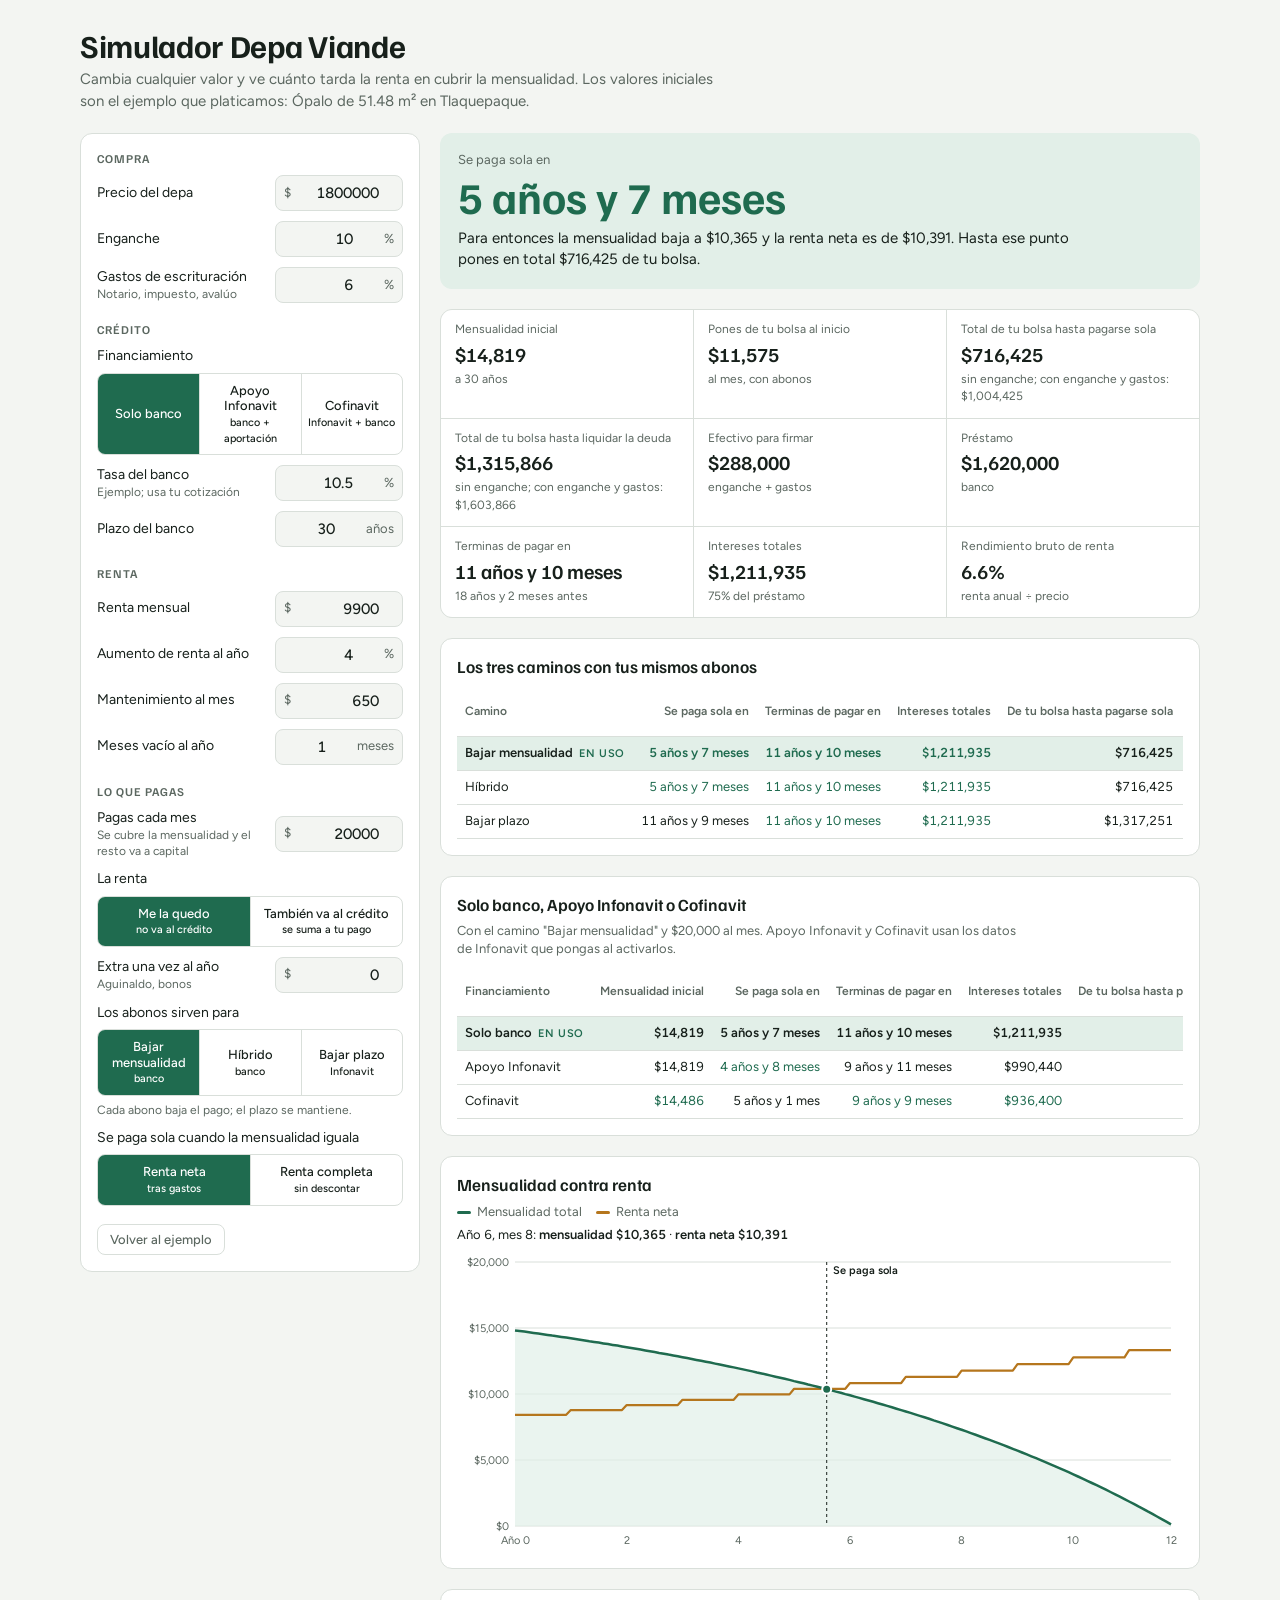
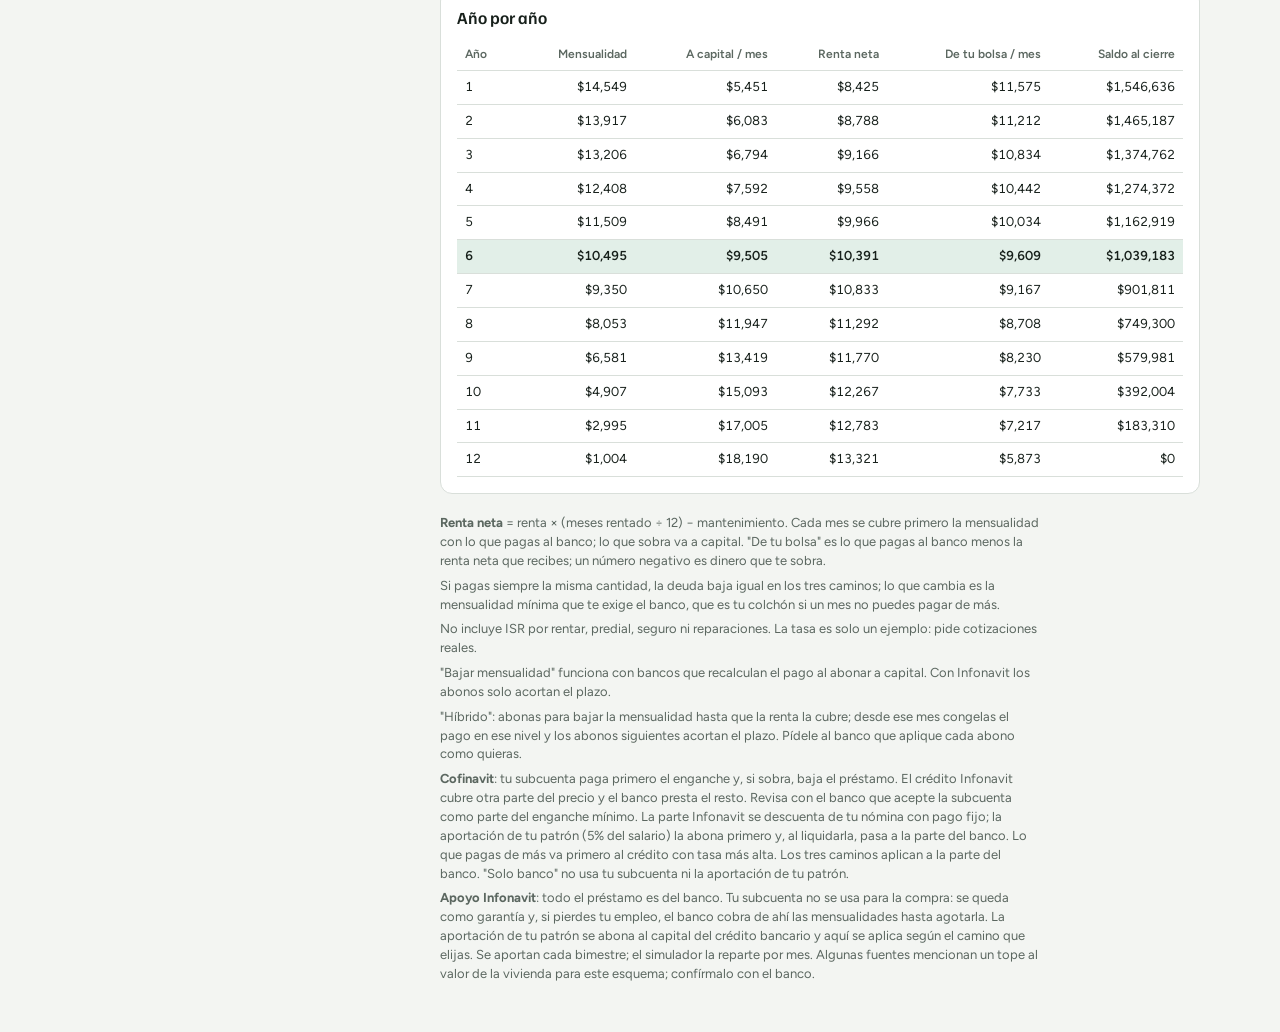
==== index.html @ 600d1af1 "Improve yrs function for better time formatting Refactor yrs function to handle months and years mor" ====
<!doctype html>
<html lang="es">
<head>
<meta charset="utf-8">
<meta name="viewport" content="width=device-width, initial-scale=1, viewport-fit=cover">
<title>Simulador Depa Viande</title>
<meta name="claude:viewport-fit-sides" content="cover">
<link rel="preconnect" href="https://fonts.googleapis.com">
<link rel="preconnect" href="https://fonts.gstatic.com" crossorigin>
<link rel="stylesheet" href="https://fonts.googleapis.com/css2?family=Familjen+Grotesk:wght@500;600;700&family=Figtree:wght@400;500;600&display=swap">
<style>
/* Layout: calculadora de dos columnas (datos a la izquierda, resultados a la derecha) que se apila en celular */
:root{
  --bg:#f3f5f2; --panel:#ffffff; --fg:#17201b; --muted:#5b6760; --line:#d9dfda;
  --accent:#1f6b4f; --accent-soft:#e2efe8; --rent:#b5761d; --rent-soft:#f6ecdc;
  --bad:#b23b2e; --good:#1f6b4f; --inf:#3d6fa8; --inf-soft:#dbe6f2;
  --f-display:"Familjen Grotesk", "Helvetica Neue", Arial, sans-serif;
  --f-body:"Figtree", system-ui, -apple-system, "Segoe UI", sans-serif;
}
@media (prefers-color-scheme: dark){:root:not([data-theme="light"]){
  --bg:#111613; --panel:#1a211d; --fg:#e7ece8; --muted:#9aa8a0; --line:#2c3630;
  --accent:#5cc49a; --accent-soft:#1c3329; --rent:#e3a54c; --rent-soft:#352a19;
  --bad:#ef7d6e; --good:#5cc49a; --inf:#7fa9de; --inf-soft:#1f2c3b; color-scheme:dark}}
:root[data-theme="dark"]{
  --bg:#111613; --panel:#1a211d; --fg:#e7ece8; --muted:#9aa8a0; --line:#2c3630;
  --accent:#5cc49a; --accent-soft:#1c3329; --rent:#e3a54c; --rent-soft:#352a19;
  --bad:#ef7d6e; --good:#5cc49a; --inf:#7fa9de; --inf-soft:#1f2c3b; color-scheme:dark}
*{box-sizing:border-box}
body{background:var(--bg);color:var(--fg);font-family:var(--f-body);font-size:15px;line-height:1.45;
  padding-left:max(16px, env(safe-area-inset-left, 0px));padding-right:max(16px, env(safe-area-inset-right, 0px));padding-block:20px 40px}
.wrap{max-width:1120px;margin:0 auto;display:flex;flex-direction:column;gap:20px}
header h1{font-family:var(--f-display);font-weight:700;font-size:clamp(24px,4vw,32px);line-height:1.1;margin:0;text-wrap:balance;letter-spacing:-.01em}
header p{margin:6px 0 0;color:var(--muted);max-width:65ch}
.grid{display:grid;grid-template-columns:minmax(0,340px) minmax(0,1fr);gap:20px;align-items:start}
@media (max-width:820px){.grid{grid-template-columns:minmax(0,1fr)}}
.inputs{background:var(--panel);border:1px solid var(--line);border-radius:12px;padding:16px;display:flex;flex-direction:column;gap:18px}
fieldset{border:0;margin:0;padding:0;display:flex;flex-direction:column;gap:10px}
legend{font-family:var(--f-display);font-weight:600;font-size:12px;text-transform:uppercase;letter-spacing:.08em;color:var(--muted);margin-bottom:8px;padding:0}
.field{display:grid;grid-template-columns:minmax(0,1fr) 128px;align-items:center;gap:10px}
.field label{font-size:14px}
.field small{display:block;color:var(--muted);font-size:12px;line-height:1.3}
.inp{display:flex;align-items:center;border:1px solid var(--line);border-radius:8px;background:var(--bg);overflow:hidden}
.inp span{padding:0 8px;color:var(--muted);font-size:13px}
.inp input{flex:1;min-width:0;width:100%;border:0;background:transparent;color:var(--fg);font:500 15px var(--f-body);padding:8px 8px;text-align:right;font-variant-numeric:tabular-nums}
.inp:focus-within{border-color:var(--accent);box-shadow:0 0 0 3px var(--accent-soft)}
input:focus{outline:none}
.seg{display:grid;grid-template-columns:1fr 1fr;border:1px solid var(--line);border-radius:8px;overflow:hidden}
.seg button{border:0;background:transparent;color:var(--fg);font:500 13px var(--f-body);padding:9px 6px;cursor:pointer;line-height:1.2}
.seg button+button{border-left:1px solid var(--line)}
.seg button[aria-pressed="true"]{background:var(--accent);color:var(--panel)}
.seg button:focus-visible{outline:2px solid var(--accent);outline-offset:-2px}
.seg-label{font-size:14px;margin-bottom:6px}
.seg3{grid-template-columns:1fr 1fr 1fr}
.hint{display:block;color:var(--muted);font-size:12px;line-height:1.35;margin-top:6px}
.compare tbody tr{cursor:pointer}
.compare tbody tr:hover td{background:var(--bg)}
.compare tbody tr.sel td{background:var(--accent-soft);font-weight:600}
.compare tbody tr:focus-visible{outline:2px solid var(--accent);outline-offset:-2px}
.compare td.best{color:var(--good)}
.warn{color:var(--bad);font-weight:500}
.cofi-box{display:flex;flex-direction:column;gap:10px;border-left:2px solid var(--inf);padding-left:10px;margin-left:2px}
body:not(.cofi) .only-cofi{display:none}
body:not(.cofi):not(.apoyo) .cofi-box{display:none}
.card .sub{margin:0 0 6px;color:var(--muted);font-size:13px;max-width:70ch}
.compare .tag{font-size:11px;font-weight:600;text-transform:uppercase;letter-spacing:.06em;color:var(--accent);margin-left:6px}
.reset{align-self:flex-start;border:1px solid var(--line);background:transparent;color:var(--muted);font:500 13px var(--f-body);border-radius:8px;padding:7px 12px;cursor:pointer}
.reset:hover{color:var(--fg);border-color:var(--muted)}
.reset:focus-visible{outline:2px solid var(--accent);outline-offset:2px}
.results{display:flex;flex-direction:column;gap:20px;min-width:0}
.verdict{border-radius:12px;padding:18px 18px;background:var(--accent-soft);display:flex;flex-direction:column;gap:4px}
.verdict.no{background:var(--rent-soft)}
.verdict .k{font-size:13px;color:var(--muted)}
.verdict .big{font-family:var(--f-display);font-weight:700;font-size:clamp(30px,6vw,44px);line-height:1.05;color:var(--accent);font-variant-numeric:tabular-nums}
.verdict.no .big{color:var(--rent)}
.verdict p{margin:4px 0 0;max-width:65ch}
.kpis{display:grid;grid-template-columns:repeat(3,minmax(0,1fr));gap:1px;background:var(--line);border:1px solid var(--line);border-radius:12px;overflow:hidden}
@media (max-width:620px){.kpis{grid-template-columns:repeat(2,minmax(0,1fr))}.kpi:last-child:nth-child(odd){grid-column:span 2}}
.kpi{background:var(--panel);padding:12px 14px;display:flex;flex-direction:column;gap:2px;min-width:0}
.kpi .k{font-size:12px;color:var(--muted);line-height:1.3}
.kpi .v{font-family:var(--f-display);font-weight:600;font-size:20px;font-variant-numeric:tabular-nums;overflow-wrap:anywhere}
.kpi .s{font-size:12px;color:var(--muted)}
.card{background:var(--panel);border:1px solid var(--line);border-radius:12px;padding:16px;min-width:0}
.card h2{font-family:var(--f-display);font-weight:600;font-size:17px;margin:0 0 4px}
.legend{display:flex;flex-wrap:wrap;gap:14px;font-size:13px;color:var(--muted);margin:6px 0 4px}
.legend i{display:inline-block;width:14px;height:3px;border-radius:2px;vertical-align:middle;margin-right:6px}
.readout{font-size:13px;min-height:20px;font-variant-numeric:tabular-nums;margin-bottom:6px}
.readout b{font-weight:600}
#chart{width:100%;display:block;touch-action:pan-y}
#chart text{font-family:var(--f-body);font-size:11px;fill:var(--muted)}
.tablebox{overflow-x:auto;margin-top:8px}
table{border-collapse:collapse;width:100%;font-size:13px;font-variant-numeric:tabular-nums;min-width:520px}
th,td{text-align:right;padding:7px 8px;border-bottom:1px solid var(--line);white-space:nowrap}
th:first-child,td:first-child{text-align:left}
th{font-weight:600;color:var(--muted);font-size:12px}
tr.be td{background:var(--accent-soft);font-weight:600}
td.neg{color:var(--good)}
.notes{font-size:13px;color:var(--muted);max-width:75ch;display:flex;flex-direction:column;gap:6px}
.notes p{margin:0}
@media (prefers-reduced-motion: reduce){*{transition:none!important}}
</style>

</head>
<body>
<div class="wrap">
  <header>
    <h1>Simulador Depa Viande</h1>
    <p>Cambia cualquier valor y ve cuánto tarda la renta en cubrir la mensualidad. Los valores iniciales son el ejemplo que platicamos: Ópalo de 51.48 m² en Tlaquepaque.</p>
  </header>

  <div class="grid">
    <form class="inputs" id="form" novalidate>
      <fieldset>
        <legend>Compra</legend>
        <div class="field"><label for="precio">Precio del depa</label><div class="inp"><span>$</span><input id="precio" type="number" inputmode="numeric" step="10000" min="0"></div></div>
        <div class="field"><label for="eng">Enganche<small id="eng-hint"></small></label><div class="inp"><input id="eng" type="number" inputmode="decimal" step="1" min="0" max="100"><span>%</span></div></div>
        <div class="field"><label for="gastos">Gastos de escrituración<small>Notario, impuesto, avalúo</small></label><div class="inp"><input id="gastos" type="number" inputmode="decimal" step="0.5" min="0"><span>%</span></div></div>
      </fieldset>
      <fieldset>
        <legend>Crédito</legend>
        <div>
          <div class="seg-label">Financiamiento</div>
          <div class="seg seg3" role="group" aria-label="Tipo de financiamiento">
            <button type="button" id="fin-banco" data-fin="banco">Solo banco</button>
            <button type="button" id="fin-apoyo" data-fin="apoyo">Apoyo Infonavit<br><small>banco + aportación</small></button>
            <button type="button" id="fin-cofi" data-fin="cofinavit">Cofinavit<br><small>Infonavit + banco</small></button>
          </div>
        </div>
        <div class="field"><label for="tasa">Tasa del banco<small>Ejemplo; usa tu cotización</small></label><div class="inp"><input id="tasa" type="number" inputmode="decimal" step="0.1" min="0"><span>%</span></div></div>
        <div class="field"><label for="plazo">Plazo del banco</label><div class="inp"><input id="plazo" type="number" inputmode="numeric" step="1" min="1" max="40"><span>años</span></div></div>
        <div class="cofi-box" id="cofi-fields">
          <div class="field"><label for="subcuenta">Subcuenta de vivienda<small id="sub-hint">Tu ahorro en Infonavit; se aplica a la compra</small></label><div class="inp"><span>$</span><input id="subcuenta" type="number" inputmode="numeric" step="5000" min="0"></div></div>
          <div class="field only-cofi"><label for="infMonto">Crédito Infonavit<small>El de tu precalificación</small></label><div class="inp"><span>$</span><input id="infMonto" type="number" inputmode="numeric" step="10000" min="0"></div></div>
          <div class="field only-cofi"><label for="infTasa">Tasa Infonavit<small>Fija; 3.69% a 10.45% según tu salario</small></label><div class="inp"><input id="infTasa" type="number" inputmode="decimal" step="0.01" min="0"><span>%</span></div></div>
          <div class="field only-cofi"><label for="infPlazo">Plazo Infonavit</label><div class="inp"><input id="infPlazo" type="number" inputmode="numeric" step="1" min="1" max="30"><span>años</span></div></div>
          <div class="field"><label for="aport">Aportación de tu patrón<small>5% de tu salario; va a capital</small></label><div class="inp"><span>$</span><input id="aport" type="number" inputmode="numeric" step="100" min="0"></div></div>
          <div>
            <div class="seg-label">En el crédito del banco, la aportación</div>
            <div class="seg" role="group" aria-label="Cómo se aplica la aportación del patrón">
              <button type="button" id="aport-camino" data-aportmodo="camino">Sigue tu camino<br><small>igual que tus abonos</small></button>
              <button type="button" id="aport-plazo" data-aportmodo="plazo">Siempre reduce plazo<br><small>como en HSBC</small></button>
            </div>
            <small class="hint" id="aport-hint"></small>
          </div>
        </div>
      </fieldset>
      <fieldset>
        <legend>Renta</legend>
        <div class="field"><label for="renta">Renta mensual</label><div class="inp"><span>$</span><input id="renta" type="number" inputmode="numeric" step="100" min="0"></div></div>
        <div class="field"><label for="aumento">Aumento de renta al año</label><div class="inp"><input id="aumento" type="number" inputmode="decimal" step="0.5"><span>%</span></div></div>
        <div class="field"><label for="mant">Mantenimiento al mes</label><div class="inp"><span>$</span><input id="mant" type="number" inputmode="numeric" step="50" min="0"></div></div>
        <div class="field"><label for="vacios">Meses vacío al año</label><div class="inp"><input id="vacios" type="number" inputmode="decimal" step="0.5" min="0" max="12"><span>meses</span></div></div>
      </fieldset>
      <fieldset>
        <legend>Lo que pagas</legend>
        <div class="field"><label for="pago">Pagas cada mes<small id="pago-hint">Se cubre la mensualidad y el resto va a capital</small></label><div class="inp"><span>$</span><input id="pago" type="number" inputmode="numeric" step="500" min="0"></div></div>
        <div>
          <div class="seg-label">La renta</div>
          <div class="seg" role="group" aria-label="Uso de la renta">
            <button type="button" id="renta-no" data-conrenta="no">Me la quedo<br><small>no va al crédito</small></button>
            <button type="button" id="renta-si" data-conrenta="si">También va al crédito<br><small>se suma a tu pago</small></button>
          </div>
        </div>
        <div class="field"><label for="anual">Extra una vez al año<small>Aguinaldo, bonos</small></label><div class="inp"><span>$</span><input id="anual" type="number" inputmode="numeric" step="1000" min="0"></div></div>
        <div>
          <div class="seg-label">Los abonos sirven para</div>
          <div class="seg seg3" role="group" aria-label="Efecto de los abonos">
            <button type="button" id="modo-mens" data-modo="mensualidad">Bajar mensualidad<br><small>banco</small></button>
            <button type="button" id="modo-hib" data-modo="hibrido">Híbrido<br><small>banco</small></button>
            <button type="button" id="modo-plazo" data-modo="plazo">Bajar plazo<br><small>Infonavit</small></button>
          </div>
          <small class="hint" id="modo-hint"></small>
        </div>
        <div>
          <div class="seg-label">Se paga sola cuando la mensualidad iguala</div>
          <div class="seg" role="group" aria-label="Meta">
            <button type="button" id="meta-neta" data-meta="neta">Renta neta<br><small>tras gastos</small></button>
            <button type="button" id="meta-bruta" data-meta="bruta">Renta completa<br><small>sin descontar</small></button>
          </div>
        </div>
      </fieldset>
      <button type="button" class="reset" id="reset">Volver al ejemplo</button>
    </form>

    <div class="results">
      <div class="verdict" id="verdict">
        <span class="k">Se paga sola en</span>
        <span class="big" id="v-big">—</span>
        <p id="v-text"></p>
      </div>

      <div class="kpis">
        <div class="kpi"><span class="k">Mensualidad inicial</span><span class="v" id="k-pay">—</span><span class="s" id="k-pay-s"></span></div>
        <div class="kpi"><span class="k">Pones de tu bolsa al inicio</span><span class="v" id="k-start">—</span><span class="s">al mes, con abonos</span></div>
        <div class="kpi"><span class="k">Total de tu bolsa hasta pagarse sola</span><span class="v" id="k-pocket">—</span><span class="s" id="k-pocket-s">sin contar enganche</span></div>
        <div class="kpi"><span class="k">Total de tu bolsa hasta liquidar la deuda</span><span class="v" id="k-pocket-all">—</span><span class="s" id="k-pocket-all-s">sin contar enganche</span></div>
        <div class="kpi"><span class="k">Efectivo para firmar</span><span class="v" id="k-cash">—</span><span class="s" id="k-cash-s"></span></div>
        <div class="kpi"><span class="k">Préstamo</span><span class="v" id="k-loan">—</span><span class="s" id="k-loan-s"></span></div>
        <div class="kpi"><span class="k">Terminas de pagar en</span><span class="v" id="k-end">—</span><span class="s" id="k-end-s"></span></div>
        <div class="kpi"><span class="k">Intereses totales</span><span class="v" id="k-int">—</span><span class="s" id="k-int-s"></span></div>
        <div class="kpi"><span class="k">Rendimiento bruto de renta</span><span class="v" id="k-yield">—</span><span class="s">renta anual ÷ precio</span></div>
      </div>

      <div class="card">
        <h2>Los tres caminos con tus mismos abonos</h2>
        <div class="tablebox">
          <table class="compare">
            <thead><tr><th>Camino</th><th>Se paga sola en</th><th>Terminas de pagar en</th><th>Intereses totales</th><th>De tu bolsa hasta pagarse sola</th><th>Total de tu bolsa hasta liquidar<br><small>con enganche y gastos</small></th></tr></thead>
            <tbody id="cmp"></tbody>
          </table>
        </div>
      </div>

      <div class="card">
        <h2>Solo banco, Apoyo Infonavit o Cofinavit</h2>
        <p class="sub" id="fin-sub"></p>
        <div class="tablebox">
          <table class="compare">
            <thead><tr><th>Financiamiento</th><th>Mensualidad inicial</th><th>Se paga sola en</th><th>Terminas de pagar en</th><th>Intereses totales</th><th>De tu bolsa hasta pagarse sola</th><th>Total de tu bolsa hasta liquidar<br><small>con enganche y gastos</small></th></tr></thead>
            <tbody id="cmp-fin"></tbody>
          </table>
        </div>
      </div>

      <div class="card">
        <h2>Mensualidad contra renta</h2>
        <div class="legend"><span><i style="background:var(--accent)"></i>Mensualidad total</span><span class="only-cofi"><i style="background:var(--inf)"></i>Parte Infonavit</span><span><i style="background:var(--rent)"></i><span id="lg-rent">Renta neta</span></span></div>
        <div class="readout" id="readout"></div>
        <svg id="chart" role="img" aria-label="Mensualidad y renta a lo largo del crédito"></svg>
      </div>

      <div class="card">
        <h2>Año por año</h2>
        <div class="tablebox">
          <table>
            <thead><tr><th>Año</th><th>Mensualidad</th><th class="only-cofi">Infonavit</th><th class="only-cofi">Banco</th><th>A capital / mes</th><th id="th-rent">Renta neta</th><th>De tu bolsa / mes</th><th>Saldo al cierre</th></tr></thead>
            <tbody id="tbody"></tbody>
          </table>
        </div>
      </div>

      <div class="notes">
        <p><b>Renta neta</b> = renta × (meses rentado ÷ 12) − mantenimiento. Cada mes se cubre primero la mensualidad con lo que pagas al banco; lo que sobra va a capital. "De tu bolsa" es lo que pagas al banco menos la renta neta que recibes; un número negativo es dinero que te sobra.</p>
        <p>Si pagas siempre la misma cantidad, la deuda baja igual en los tres caminos; lo que cambia es la mensualidad mínima que te exige el banco, que es tu colchón si un mes no puedes pagar de más.</p>
        <p>No incluye ISR por rentar, predial, seguro ni reparaciones. La tasa es solo un ejemplo: pide cotizaciones reales.</p>
        <p>"Bajar mensualidad" funciona con bancos que recalculan el pago al abonar a capital. Con Infonavit los abonos solo acortan el plazo.</p>
        <p>"Híbrido": abonas para bajar la mensualidad hasta que la renta la cubre; desde ese mes congelas el pago en ese nivel y los abonos siguientes acortan el plazo. Pídele al banco que aplique cada abono como quieras.</p>
        <p><b>Cofinavit</b>: tu subcuenta paga primero el enganche y, si sobra, baja el préstamo. El crédito Infonavit cubre otra parte del precio y el banco presta el resto. Revisa con el banco que acepte la subcuenta como parte del enganche mínimo. La parte Infonavit se descuenta de tu nómina con pago fijo; la aportación de tu patrón (5% del salario) la abona primero y, al liquidarla, pasa a la parte del banco. Lo que pagas de más va primero al crédito con tasa más alta. Los tres caminos aplican a la parte del banco. "Solo banco" no usa tu subcuenta ni la aportación de tu patrón.</p>
        <p><b>Apoyo Infonavit</b>: todo el préstamo es del banco. Tu subcuenta no se usa para la compra: se queda como garantía y, si pierdes tu empleo, el banco cobra de ahí las mensualidades hasta agotarla. La aportación de tu patrón se abona al capital del crédito bancario y aquí se aplica según el camino que elijas. Se aportan cada bimestre; el simulador la reparte por mes. Algunas fuentes mencionan un tope al valor de la vivienda para este esquema; confírmalo con el banco.</p>
      </div>
    </div>
  </div>
</div>

<script>
(function(){
  var DEFAULTS={precio:1800000,eng:10,gastos:6,tasa:10.5,plazo:30,renta:9900,aumento:4,mant:650,vacios:1,pago:20000,anual:0,conRenta:'no',modo:'mensualidad',meta:'neta',fin:'banco',subcuenta:100000,infMonto:500000,infTasa:9.6,infPlazo:30,aport:2000,aportModo:'camino'};
  var HINTS={
    mensualidad:'Cada abono baja el pago; el plazo se mantiene.',
    hibrido:'Baja el pago hasta que la renta lo cubre; después tus abonos acortan el plazo.',
    plazo:'El pago se queda fijo; cada abono acorta el plazo.'
  };
  var MODE_NAMES={mensualidad:'Bajar mensualidad',hibrido:'Híbrido',plazo:'Bajar plazo'};
  var KEYS=['precio','eng','gastos','tasa','plazo','renta','aumento','mant','vacios','pago','anual','subcuenta','infMonto','infTasa','infPlazo','aport'];
  var FIN_NAMES={banco:'Solo banco',apoyo:'Apoyo Infonavit',cofinavit:'Cofinavit'};
  var state=Object.assign({},DEFAULTS);
  try{var saved=JSON.parse(localStorage.getItem('simViande2')||'null');if(saved&&typeof saved==='object'){Object.assign(state,saved);}}catch(e){}

  var money=new Intl.NumberFormat('es-MX',{style:'currency',currency:'MXN',maximumFractionDigits:0});
  function $(id){return document.getElementById(id);}
  function fm(v){return money.format(Math.round(v)).replace('MXN','').trim();}
  function yrs(m){
    m=Math.max(0,Math.round(m));
    var y=Math.floor(m/12), r=m%12, parts=[];
    if(y) parts.push(y+(y===1?' año':' años'));
    if(r) parts.push(r+(r===1?' mes':' meses'));
    return parts.length?parts.join(' y '):'0 meses';
  }

  function fillInputs(){KEYS.forEach(function(k){$(k).value=state[k];});syncSeg();}
  function syncSeg(){
    $('modo-mens').setAttribute('aria-pressed',state.modo==='mensualidad');
    $('modo-hib').setAttribute('aria-pressed',state.modo==='hibrido');
    $('modo-plazo').setAttribute('aria-pressed',state.modo==='plazo');
    var cofi=state.fin==='cofinavit', apoyo=state.fin==='apoyo';
    $('modo-hint').textContent=(HINTS[state.modo]||'')+(cofi?' Aplica a la parte del banco; la de Infonavit siempre acorta plazo.':apoyo?' La aportación de tu patrón también se aplica así.':'');
    $('fin-banco').setAttribute('aria-pressed',state.fin==='banco');
    $('fin-apoyo').setAttribute('aria-pressed',apoyo);
    $('fin-cofi').setAttribute('aria-pressed',cofi);
    document.body.classList.toggle('cofi',cofi);
    document.body.classList.toggle('apoyo',apoyo);
    $('sub-hint').textContent=apoyo?'Se queda como garantía si pierdes tu empleo':'Cubre primero tu enganche; lo que sobre baja el préstamo';
    $('eng-hint').textContent=cofi?'Total; tu subcuenta pone una parte':'';
    $('aport-camino').setAttribute('aria-pressed',state.aportModo!=='plazo');
    $('aport-plazo').setAttribute('aria-pressed',state.aportModo==='plazo');
    $('aport-hint').textContent=cofi
      ?'Con Cofinavit solo cuenta cuando ya liquidaste la parte Infonavit y la aportación pasa al banco.'
      :'Pregúntale a tu banco cómo la aplica; si solo reduce plazo, la mensualidad baja más lento.';
    $('pago-hint').textContent=cofi?'Cubre Infonavit (nómina) y banco; el resto va a capital':'Se cubre la mensualidad y el resto va a capital';
    $('renta-no').setAttribute('aria-pressed',state.conRenta!=='si');
    $('renta-si').setAttribute('aria-pressed',state.conRenta==='si');
    $('meta-neta').setAttribute('aria-pressed',state.meta==='neta');
    $('meta-bruta').setAttribute('aria-pressed',state.meta==='bruta');
  }
  function save(){try{localStorage.setItem('simViande2',JSON.stringify(state));}catch(e){}}

  function pmtR(B,r,n){if(B<=0)return 0;if(n<=0)return B;return r===0?B/n:B*r/(1-Math.pow(1+r,-n));}
  function simulate(p){
    var cofi=p.fin==='cofinavit', apoyo=p.fin==='apoyo';
    var engTotal=Math.max(0,p.precio*p.eng/100);
    var needed=Math.max(0,p.precio-engTotal);
    var subAll=cofi?Math.max(0,p.subcuenta):0;
    var subToEng=Math.min(subAll,engTotal);            // la subcuenta cubre primero el enganche
    var sub=Math.min(subAll-subToEng,needed);          // lo que sobra baja el préstamo
    var cashEng=engTotal-subToEng;
    var Li0=cofi?Math.min(Math.max(0,p.infMonto),needed-sub):0;
    var Lb0=Math.max(0,needed-sub-Li0);
    var rb=p.tasa/100/12, Nb=Math.max(1,Math.round(p.plazo*12));
    var ri=p.infTasa/100/12, Ni=Math.max(1,Math.round(p.infPlazo*12));
    var bankFixed=pmtR(Lb0,rb,Nb), infFixed=pmtR(Li0,ri,Ni);
    var Bb=Lb0, Bi=Li0, months=[], be=null, pocket=0, pocketAll=0, interest=0, frozen=null, short=0, shortMax=0;
    var bankPay=bankFixed; // mensualidad vigente del banco
    var maxM=Math.max(Nb,cofi?Ni:0);
    var bankFirst=!cofi||p.tasa>=p.infTasa;
    // tipo: 'mens' = el abono baja la mensualidad (mismo plazo restante); 'plazo' = la mensualidad no cambia
    function applyTo(amount,order,bankType){
      var used=0;
      order.forEach(function(k){
        if(amount<=0)return;
        if(k==='b'&&Bb>0){
          var before=Bb, a=Math.min(amount,Bb);
          Bb-=a; amount-=a; used+=a;
          if(bankType==='mens') bankPay*=Bb/before;
        }
        if(k==='i'&&Bi>0){var c=Math.min(amount,Bi);Bi-=c;amount-=c;used+=c;}
      });
      return used;
    }
    for(var m=0;m<maxM && (Bb>0.5||Bi>0.5);m++){
      var y=Math.floor(m/12);
      var rent=p.renta*Math.pow(1+p.aumento/100,y);
      var net=rent*(12-Math.min(12,p.vacios))/12-p.mant;
      var target=p.meta==='neta'?net:rent;
      // Infonavit: pago fijo
      var intI=Bi*ri, payI=Bi>0.5?Math.min(infFixed,Bi+intI):0;
      // Banco: según el camino
      var intB=Bb*rb, payB=0;
      if(Bb>0.5) payB=Math.min(bankPay,Bb+intB);
      var pay=payI+payB;
      if(be===null && pay<=target+0.5){be=m; frozen=pay;}
      Bi=Math.max(0,Bi+intI-payI); Bb=Math.max(0,Bb+intB-payB);
      interest+=intI+intB;
      var sent=p.pago+(p.conRenta==='si'?Math.max(0,net):0);
      if(sent<pay-0.5){short++; shortMax=Math.max(shortMax,pay-sent);}
      var userExtra=Math.max(0,sent-pay)+(((m+1)%12===0)?p.anual:0);
      var userType=p.modo==='plazo'?'plazo':(p.modo==='hibrido'&&frozen!==null?'plazo':'mens');
      var empType=p.aportModo==='plazo'?'plazo':userType;
      var emp=(cofi||apoyo)?Math.max(0,p.aport):0;
      var empUsed=applyTo(emp,['i','b'],empType);
      var userUsed=applyTo(userExtra,bankFirst?['b','i']:['i','b'],userType);
      if(be===null) pocket+=pay+userUsed-net;
      pocketAll+=pay+userUsed-net;
      months.push({m:m,y:y,pay:pay,payI:payI,payB:payB,net:net,rent:rent,target:target,extra:userUsed+empUsed,userExtra:userUsed,emp:empUsed,B:Bb+Bi,Bb:Bb,Bi:Bi});
    }
    if(be===null && months.length<maxM) be=months.length; // se liquidó antes
    return {cofi:cofi,apoyo:apoyo,guarantee:apoyo?Math.max(0,p.subcuenta):0,loan:Lb0+Li0,Lb0:Lb0,Li0:Li0,sub:sub,subToEng:subToEng,cashEng:cashEng,engTotal:engTotal,needed:needed,months:months,be:be,pocket:pocket,pocketAll:pocketAll,interest:interest,N:maxM,short:short,shortMax:shortMax};
  }

  var lastSim=null;
  function render(){
    var p=state, s=simulate(p); lastSim=s;
    var m0=s.months[0]||{pay:0,payI:0,payB:0,net:0,rent:0,extra:0,userExtra:0};
    var cash=s.cashEng+p.precio*p.gastos/100;
    var startPocket=m0.pay+m0.userExtra-m0.net;

    var v=$('verdict');
    if(s.be!==null){
      v.classList.remove('no');
      $('v-big').textContent=s.be===0?'Desde el primer mes':yrs(s.be);
      var mb=s.months[Math.min(s.be,s.months.length-1)];
      $('v-text').textContent=s.be===0
        ?'La renta ya cubre la mensualidad desde el inicio.'
        :'Para entonces la mensualidad baja a '+fm(mb?mb.pay:0)+' y la renta'+(p.meta==='neta'?' neta':'')+' es de '+fm(mb?mb.target:0)+'. Hasta ese punto pones en total '+fm(s.pocket)+' de tu bolsa.';
    }else{
      v.classList.add('no');
      $('v-big').textContent='No llega en el plazo';
      $('v-text').textContent='Con estos valores la renta nunca alcanza a la mensualidad. Prueba con un pago mensual mayor, más enganche o una tasa menor.';
    }
    if(s.short>0){
      var w=document.createElement('span');
      w.className='warn';
      w.textContent=' Ojo: tu pago de '+fm(p.pago)+(p.conRenta==='si'?' más la renta':'')+' no alcanza la mensualidad de '+fm(m0.pay)+', así que no queda nada para capital. El cálculo asume que pagas la mensualidad completa.';
      $('v-text').appendChild(w);
    }

    $('k-pay').textContent=fm(m0.pay);
    $('k-pay-s').textContent=s.cofi?('Infonavit '+fm(m0.payI)+' + banco '+fm(m0.payB)):('a '+p.plazo+' años');
    $('k-start').textContent=fm(startPocket);
    $('k-pocket').textContent=fm(s.pocket);
    $('k-pocket-s').textContent='sin enganche; con enganche y gastos: '+fm(s.pocket+cash);
    $('k-pocket-all').textContent=fm(s.pocketAll);
    $('k-pocket-all-s').textContent='sin enganche; con enganche y gastos: '+fm(s.pocketAll+cash);
    $('k-cash').textContent=fm(cash);
    $('k-cash-s').textContent=s.subToEng>0
      ?('enganche '+fm(s.cashEng)+' + gastos; tu subcuenta pone '+fm(s.subToEng))
      :'enganche + gastos';
    $('k-loan').textContent=fm(s.loan);
    $('k-loan-s').textContent=s.cofi?('Infonavit '+fm(s.Li0)+' + banco '+fm(s.Lb0)+(s.sub>0?'; sobrante de subcuenta '+fm(s.sub):'')):s.apoyo?('banco; subcuenta '+fm(s.guarantee)+' como garantía'):'banco';
    var endM=s.months.length;
    $('k-end').textContent=yrs(endM);
    $('k-end-s').textContent=endM<s.N?(yrs(s.N-endM)+' antes'):'plazo completo';
    $('k-int').textContent=fm(s.interest);
    $('k-int-s').textContent=s.loan>0?(Math.round(s.interest/s.loan*100)+'% del préstamo'):'';
    $('k-yield').textContent=p.precio>0?((p.renta*12/p.precio*100).toFixed(1)+'%'):'—';

    var rentLabel=p.meta==='neta'?'Renta neta':'Renta completa';
    $('lg-rent').textContent=rentLabel; $('th-rent').textContent=rentLabel;

    renderTable(s);
    renderCompare();
    renderFinCompare();
    drawChart(s);
  }

  function renderFinCompare(){
    var tb=$('cmp-fin'); tb.textContent='';
    var fins=['banco','apoyo','cofinavit'];
    var res=fins.map(function(f){return simulate(Object.assign({},state,{fin:f}));});
    $('fin-sub').textContent='Con el camino "'+MODE_NAMES[state.modo]+'" y '+fm(state.pago)+' al mes. Apoyo Infonavit y Cofinavit usan los datos de Infonavit que pongas al activarlos.';
    function beM(r){return r.be===null?Infinity:r.be;}
    var bestBe=Math.min.apply(null,res.map(beM));
    var bestEnd=Math.min.apply(null,res.map(function(r){return r.months.length;}));
    var bestInt=Math.min.apply(null,res.map(function(r){return r.interest;}));
    var bestPay=Math.min.apply(null,res.map(function(r){return r.months[0]?r.months[0].pay:0;}));
    fins.forEach(function(f,ix){
      var r=res[ix], tr=document.createElement('tr'), p0=r.months[0]?r.months[0].pay:0;
      tr.tabIndex=0; tr.setAttribute('role','button');
      tr.setAttribute('aria-label','Usar '+FIN_NAMES[f]);
      if(f===state.fin) tr.className='sel';
      var c0=document.createElement('td'); c0.textContent=FIN_NAMES[f];
      if(f===state.fin){var tg=document.createElement('span');tg.className='tag';tg.textContent='en uso';c0.appendChild(tg);}
      tr.appendChild(c0);
      [
        [fm(p0), Math.round(p0)===Math.round(bestPay)],
        [r.be===null?'No llega':(r.be===0?'Mes 1':yrs(r.be)), beM(r)===bestBe&&r.be!==null],
        [yrs(r.months.length), r.months.length===bestEnd],
        [fm(r.interest), Math.round(r.interest)===Math.round(bestInt)],
        [fm(r.pocket), false],
        [fm(r.pocketAll+r.cashEng+state.precio*state.gastos/100), false]
      ].forEach(function(c){var td=document.createElement('td');td.textContent=c[0];if(c[1])td.className='best';tr.appendChild(td);});
      function pick(){state.fin=f;syncSeg();save();hoverM=null;render();}
      tr.addEventListener('click',pick);
      tr.addEventListener('keydown',function(e){if(e.key==='Enter'||e.key===' '){e.preventDefault();pick();}});
      tb.appendChild(tr);
    });
  }

  function renderCompare(){
    var tb=$('cmp'); tb.textContent='';
    var modes=['mensualidad','hibrido','plazo'];
    var res=modes.map(function(md){return simulate(Object.assign({},state,{modo:md}));});
    function beM(r){return r.be===null?Infinity:r.be;}
    var bestBe=Math.min.apply(null,res.map(beM));
    var bestEnd=Math.min.apply(null,res.map(function(r){return r.months.length;}));
    var bestInt=Math.min.apply(null,res.map(function(r){return r.interest;}));
    modes.forEach(function(md,ix){
      var r=res[ix], tr=document.createElement('tr');
      tr.tabIndex=0; tr.setAttribute('role','button');
      tr.setAttribute('aria-label','Usar '+MODE_NAMES[md]);
      if(md===state.modo) tr.className='sel';
      var c0=document.createElement('td'); c0.textContent=MODE_NAMES[md];
      if(md===state.modo){var tg=document.createElement('span');tg.className='tag';tg.textContent='en uso';c0.appendChild(tg);}
      tr.appendChild(c0);
      var cells=[
        [r.be===null?'No llega':(r.be===0?'Mes 1':yrs(r.be)), beM(r)===bestBe&&r.be!==null],
        [yrs(r.months.length), r.months.length===bestEnd],
        [fm(r.interest), Math.round(r.interest)===Math.round(bestInt)],
        [fm(r.pocket), false],
        [fm(r.pocketAll+r.cashEng+state.precio*state.gastos/100), false]
      ];
      cells.forEach(function(c){var td=document.createElement('td');td.textContent=c[0];if(c[1])td.className='best';tr.appendChild(td);});
      function pick(){state.modo=md;syncSeg();save();hoverM=null;render();}
      tr.addEventListener('click',pick);
      tr.addEventListener('keydown',function(e){if(e.key==='Enter'||e.key===' '){e.preventDefault();pick();}});
      tb.appendChild(tr);
    });
  }

  function renderTable(s){
    var tb=$('tbody'); tb.textContent='';
    var byYear={};
    s.months.forEach(function(r){(byYear[r.y]=byYear[r.y]||[]).push(r);});
    var beYear=s.be!==null&&s.be<s.months.length?s.months[s.be].y:null;
    Object.keys(byYear).forEach(function(k){
      var rows=byYear[k], n=rows.length;
      var pay=rows.reduce(function(a,r){return a+r.pay;},0)/n;
      var tgt=rows.reduce(function(a,r){return a+r.target;},0)/n;
      var pocket=rows.reduce(function(a,r){return a+r.pay+r.userExtra-r.net;},0)/n;
      var ext=rows.reduce(function(a,r){return a+r.extra;},0)/n;
      var pI=rows.reduce(function(a,r){return a+r.payI;},0)/n;
      var pB=rows.reduce(function(a,r){return a+r.payB;},0)/n;
      var tr=document.createElement('tr');
      if(+k===beYear) tr.className='be';
      [String(+k+1),fm(pay),fm(pI),fm(pB),fm(ext),fm(tgt),fm(pocket),fm(rows[n-1].B)].forEach(function(t,ix){
        var td=document.createElement('td'); td.textContent=t;
        if(ix===2||ix===3) td.className='only-cofi';
        if(ix===6&&pocket<0) td.className='neg';
        tr.appendChild(td);
      });
      tb.appendChild(tr);
    });
  }

  var hoverM=null;
  function drawChart(s){
    var svg=$('chart'), W=Math.max(300,svg.clientWidth||600), H=Math.round(Math.min(300,Math.max(200,W*0.45)));
    svg.setAttribute('viewBox','0 0 '+W+' '+H); svg.setAttribute('height',H);
    var ml=58, mr=12, mt=10, mb=26, iw=W-ml-mr, ih=H-mt-mb;
    var ms=s.months; if(!ms.length){svg.innerHTML='';return;}
    var maxY=0; ms.forEach(function(r){maxY=Math.max(maxY,r.pay,r.target);});
    maxY=niceMax(maxY*1.08);
    var total=ms.length;
    function x(m){return ml+(total<=1?0:m/(total-1))*iw;}
    function y(v){return mt+ih-(Math.max(0,v)/maxY)*ih;}
    var out='';
    for(var g=0;g<=4;g++){var gv=maxY*g/4, gy=y(gv);
      out+='<line x1="'+ml+'" x2="'+(W-mr)+'" y1="'+gy+'" y2="'+gy+'" stroke="var(--line)" stroke-width="1"/>';
      out+='<text x="'+(ml-6)+'" y="'+(gy+4)+'" text-anchor="end">'+fm(gv)+'</text>';}
    var years=Math.ceil(total/12), step=years>20?5:years>10?2:1;
    for(var yy=0;yy<=years;yy+=step){var mm=Math.min(total-1,yy*12);
      out+='<text x="'+x(mm)+'" y="'+(H-8)+'" text-anchor="middle">'+(yy===0?'Año 0':yy)+'</text>';}
    function path(key){return ms.map(function(r,ix){return (ix?'L':'M')+x(ix).toFixed(1)+' '+y(r[key]).toFixed(1);}).join(' ');}
    var area=path('pay')+' L'+x(total-1).toFixed(1)+' '+(mt+ih)+' L'+ml+' '+(mt+ih)+' Z';
    out+='<path d="'+area+'" fill="var(--accent-soft)" stroke="none" opacity=".7"/>';
    if(s.cofi){
      var areaI=path('payI')+' L'+x(total-1).toFixed(1)+' '+(mt+ih)+' L'+ml+' '+(mt+ih)+' Z';
      out+='<path d="'+areaI+'" fill="var(--inf-soft)" stroke="none"/>';
      out+='<path d="'+path('payI')+'" fill="none" stroke="var(--inf)" stroke-width="1.5" stroke-linejoin="round"/>';
    }
    out+='<path d="'+path('target')+'" fill="none" stroke="var(--rent)" stroke-width="2.25" stroke-linejoin="round"/>';
    out+='<path d="'+path('pay')+'" fill="none" stroke="var(--accent)" stroke-width="2.5" stroke-linejoin="round"/>';
    if(s.be!==null && s.be<total){
      var bx=x(s.be);
      out+='<line x1="'+bx+'" x2="'+bx+'" y1="'+mt+'" y2="'+(mt+ih)+'" stroke="var(--fg)" stroke-width="1" stroke-dasharray="3 3"/>';
      out+='<circle cx="'+bx+'" cy="'+y(ms[s.be].pay)+'" r="4.5" fill="var(--accent)" stroke="var(--panel)" stroke-width="2"/>';
      var lx=bx+(bx>W-130?-6:6);
      out+='<text x="'+lx+'" y="'+(mt+12)+'" text-anchor="'+(bx>W-130?'end':'start')+'" style="fill:var(--fg);font-weight:600">Se paga sola</text>';
    }
    var hm=hoverM!==null?Math.min(hoverM,total-1):null;
    if(hm!==null){
      out+='<line x1="'+x(hm)+'" x2="'+x(hm)+'" y1="'+mt+'" y2="'+(mt+ih)+'" stroke="var(--muted)" stroke-width="1"/>';
      out+='<circle cx="'+x(hm)+'" cy="'+y(ms[hm].pay)+'" r="3.5" fill="var(--accent)"/>';
      out+='<circle cx="'+x(hm)+'" cy="'+y(ms[hm].target)+'" r="3.5" fill="var(--rent)"/>';
    }
    svg.innerHTML=out;
    svg._geom={ml:ml,iw:iw,total:total,W:W};
    var r=ms[hm!==null?hm:(s.be!==null&&s.be<total?s.be:0)];
    $('readout').innerHTML='';
    var lab=document.createElement('span');
    lab.textContent='Año '+(r.y+1)+', mes '+((r.m%12)+1)+': ';
    var b1=document.createElement('b'); b1.textContent='mensualidad '+fm(r.pay)+(s.cofi?' (Infonavit '+fm(r.payI)+' + banco '+fm(r.payB)+')':'');
    var b2=document.createElement('b'); b2.textContent=(state.meta==='neta'?'renta neta ':'renta ')+fm(r.target);
    $('readout').append(lab,b1,' · ',b2);
  }
  function niceMax(v){if(v<=0)return 1000;var p=Math.pow(10,Math.floor(Math.log10(v))),n=v/p;var s=n<=1?1:n<=2?2:n<=2.5?2.5:n<=5?5:10;return s*p;}

  var svg=$('chart');
  function pointer(ev){
    var g=svg._geom; if(!g)return;
    var rect=svg.getBoundingClientRect(); var px=(ev.clientX-rect.left)*(g.W/rect.width);
    var t=(px-g.ml)/g.iw; t=Math.max(0,Math.min(1,t));
    hoverM=Math.round(t*(g.total-1)); drawChart(lastSim);
  }
  svg.addEventListener('pointermove',pointer);
  svg.addEventListener('pointerdown',pointer);
  svg.addEventListener('pointerleave',function(){hoverM=null;drawChart(lastSim);});

  KEYS.forEach(function(k){
    $(k).addEventListener('input',function(){
      var v=parseFloat(this.value); state[k]=isNaN(v)?0:v; hoverM=null; save(); render();
    });
  });
  document.querySelectorAll('[data-modo]').forEach(function(b){b.addEventListener('click',function(){state.modo=b.dataset.modo;syncSeg();save();render();});});
  document.querySelectorAll('[data-aportmodo]').forEach(function(b){b.addEventListener('click',function(){state.aportModo=b.dataset.aportmodo;syncSeg();save();hoverM=null;render();});});
  document.querySelectorAll('[data-fin]').forEach(function(b){b.addEventListener('click',function(){state.fin=b.dataset.fin;syncSeg();save();hoverM=null;render();});});
  document.querySelectorAll('[data-conrenta]').forEach(function(b){b.addEventListener('click',function(){state.conRenta=b.dataset.conrenta;syncSeg();save();hoverM=null;render();});});
  document.querySelectorAll('[data-meta]').forEach(function(b){b.addEventListener('click',function(){state.meta=b.dataset.meta;syncSeg();save();render();});});
  $('reset').addEventListener('click',function(){state=Object.assign({},DEFAULTS);fillInputs();save();hoverM=null;render();});
  $('form').addEventListener('submit',function(e){e.preventDefault();});
  var rt; window.addEventListener('resize',function(){clearTimeout(rt);rt=setTimeout(function(){drawChart(lastSim);},120);});

  fillInputs(); render();
})();
</script>

</body>
</html>
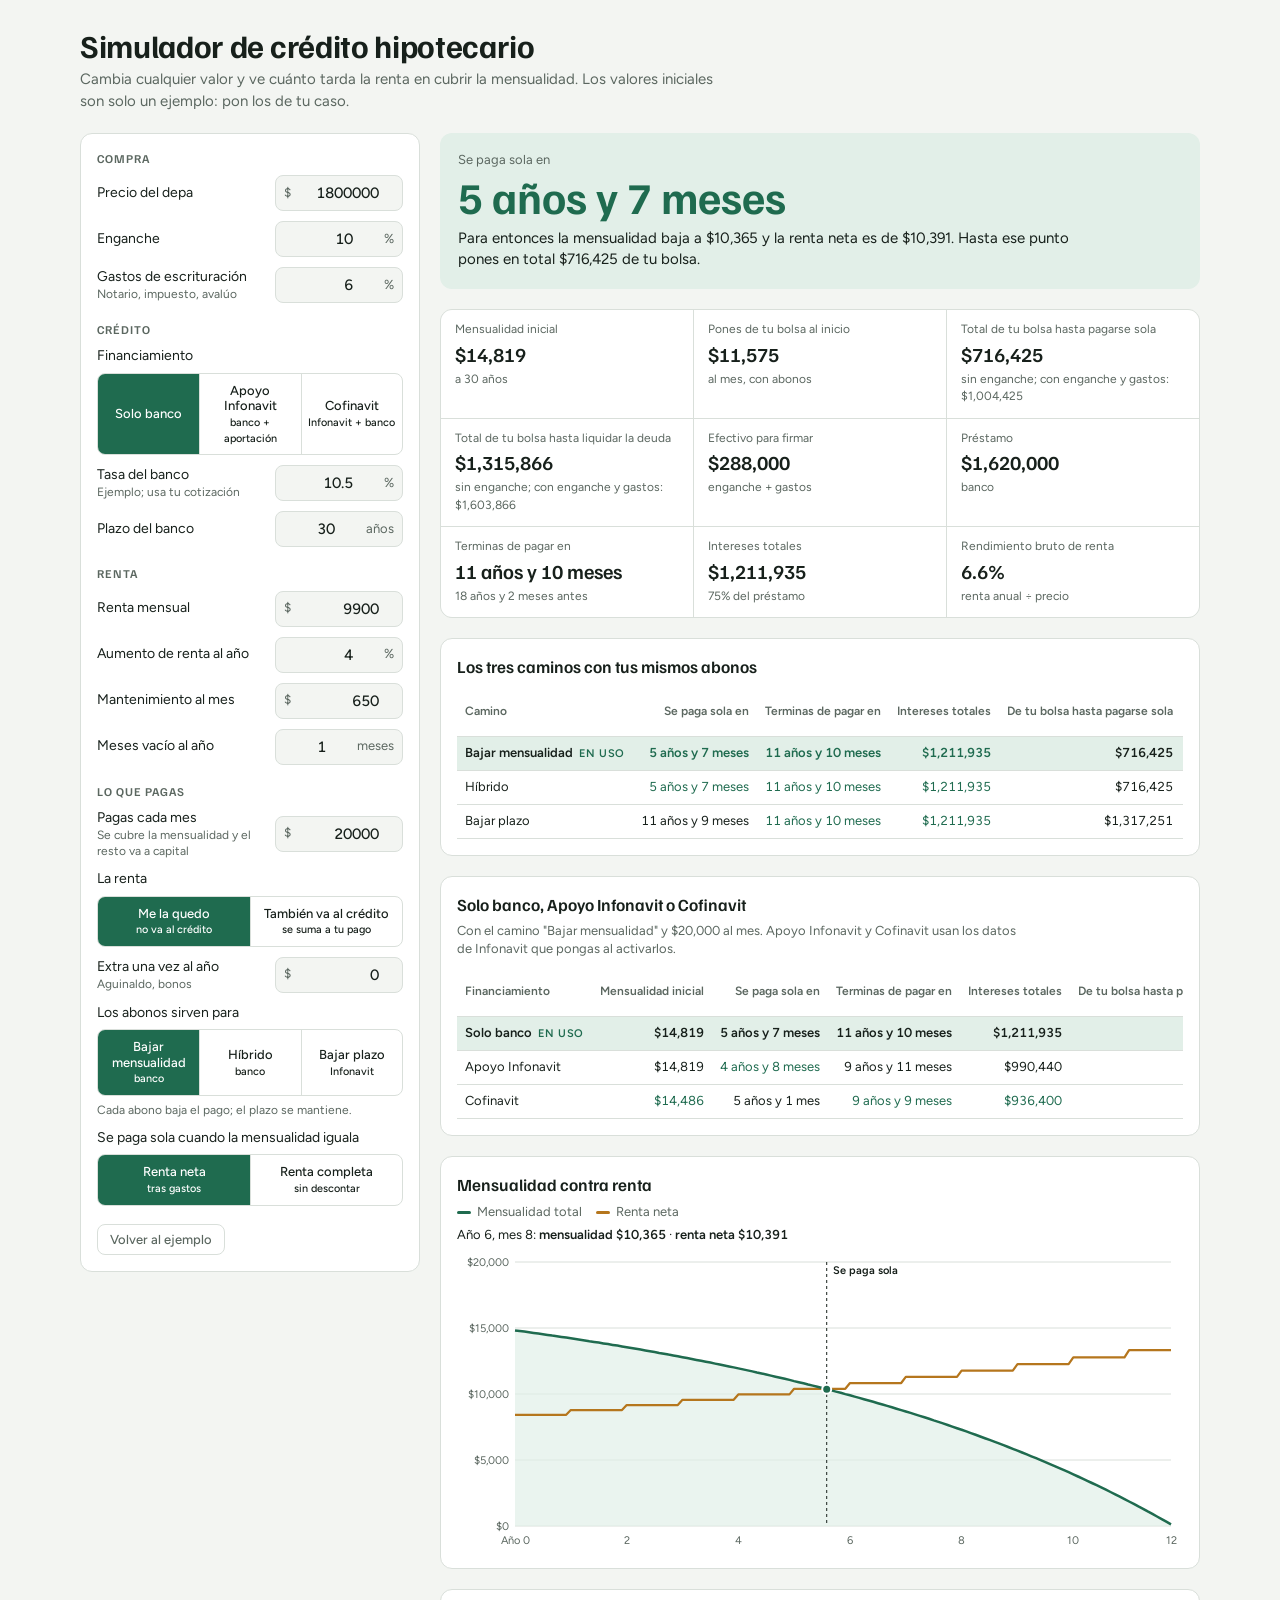
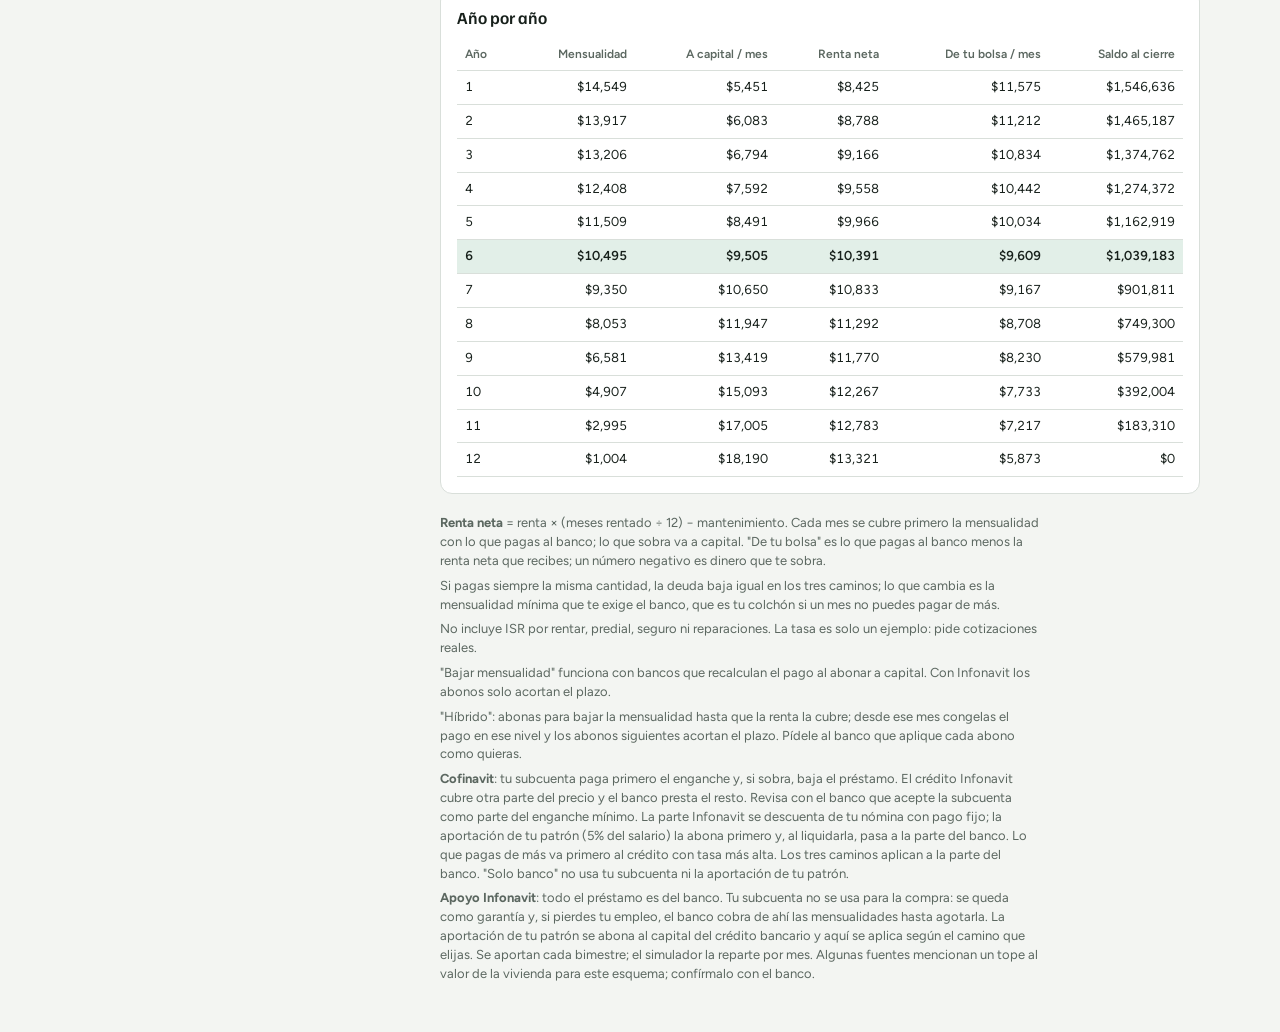
==== commit c4d8365e: "Quitar referencias a Viande y datos del ejemplo privado El título, el encabezado y la introducción y" ====
--- a/index.html
+++ b/index.html
@@ -3,7 +3,7 @@
 <head>
 <meta charset="utf-8">
 <meta name="viewport" content="width=device-width, initial-scale=1, viewport-fit=cover">
-<title>Simulador Depa Viande</title>
+<title>Simulador de crédito hipotecario</title>
 <meta name="claude:viewport-fit-sides" content="cover">
 <link rel="preconnect" href="https://fonts.googleapis.com">
 <link rel="preconnect" href="https://fonts.gstatic.com" crossorigin>
@@ -103,8 +103,8 @@
 <body>
 <div class="wrap">
   <header>
-    <h1>Simulador Depa Viande</h1>
-    <p>Cambia cualquier valor y ve cuánto tarda la renta en cubrir la mensualidad. Los valores iniciales son el ejemplo que platicamos: Ópalo de 51.48 m² en Tlaquepaque.</p>
+    <h1>Simulador de crédito hipotecario</h1>
+    <p>Cambia cualquier valor y ve cuánto tarda la renta en cubrir la mensualidad. Los valores iniciales son solo un ejemplo: pon los de tu caso.</p>
   </header>
 
   <div class="grid">
@@ -137,7 +137,7 @@
             <div class="seg-label">En el crédito del banco, la aportación</div>
             <div class="seg" role="group" aria-label="Cómo se aplica la aportación del patrón">
               <button type="button" id="aport-camino" data-aportmodo="camino">Sigue tu camino<br><small>igual que tus abonos</small></button>
-              <button type="button" id="aport-plazo" data-aportmodo="plazo">Siempre reduce plazo<br><small>como en HSBC</small></button>
+              <button type="button" id="aport-plazo" data-aportmodo="plazo">Siempre reduce plazo<br><small>como en algunos bancos</small></button>
             </div>
             <small class="hint" id="aport-hint"></small>
           </div>
@@ -263,7 +263,7 @@
   var KEYS=['precio','eng','gastos','tasa','plazo','renta','aumento','mant','vacios','pago','anual','subcuenta','infMonto','infTasa','infPlazo','aport'];
   var FIN_NAMES={banco:'Solo banco',apoyo:'Apoyo Infonavit',cofinavit:'Cofinavit'};
   var state=Object.assign({},DEFAULTS);
-  try{var saved=JSON.parse(localStorage.getItem('simViande2')||'null');if(saved&&typeof saved==='object'){Object.assign(state,saved);}}catch(e){}
+  try{var saved=JSON.parse(localStorage.getItem('simHipoteca')||'null');if(saved&&typeof saved==='object'){Object.assign(state,saved);}}catch(e){}
 
   var money=new Intl.NumberFormat('es-MX',{style:'currency',currency:'MXN',maximumFractionDigits:0});
   function $(id){return document.getElementById(id);}
@@ -301,7 +301,7 @@
     $('meta-neta').setAttribute('aria-pressed',state.meta==='neta');
     $('meta-bruta').setAttribute('aria-pressed',state.meta==='bruta');
   }
-  function save(){try{localStorage.setItem('simViande2',JSON.stringify(state));}catch(e){}}
+  function save(){try{localStorage.setItem('simHipoteca',JSON.stringify(state));}catch(e){}}
 
   function pmtR(B,r,n){if(B<=0)return 0;if(n<=0)return B;return r===0?B/n:B*r/(1-Math.pow(1+r,-n));}
   function simulate(p){
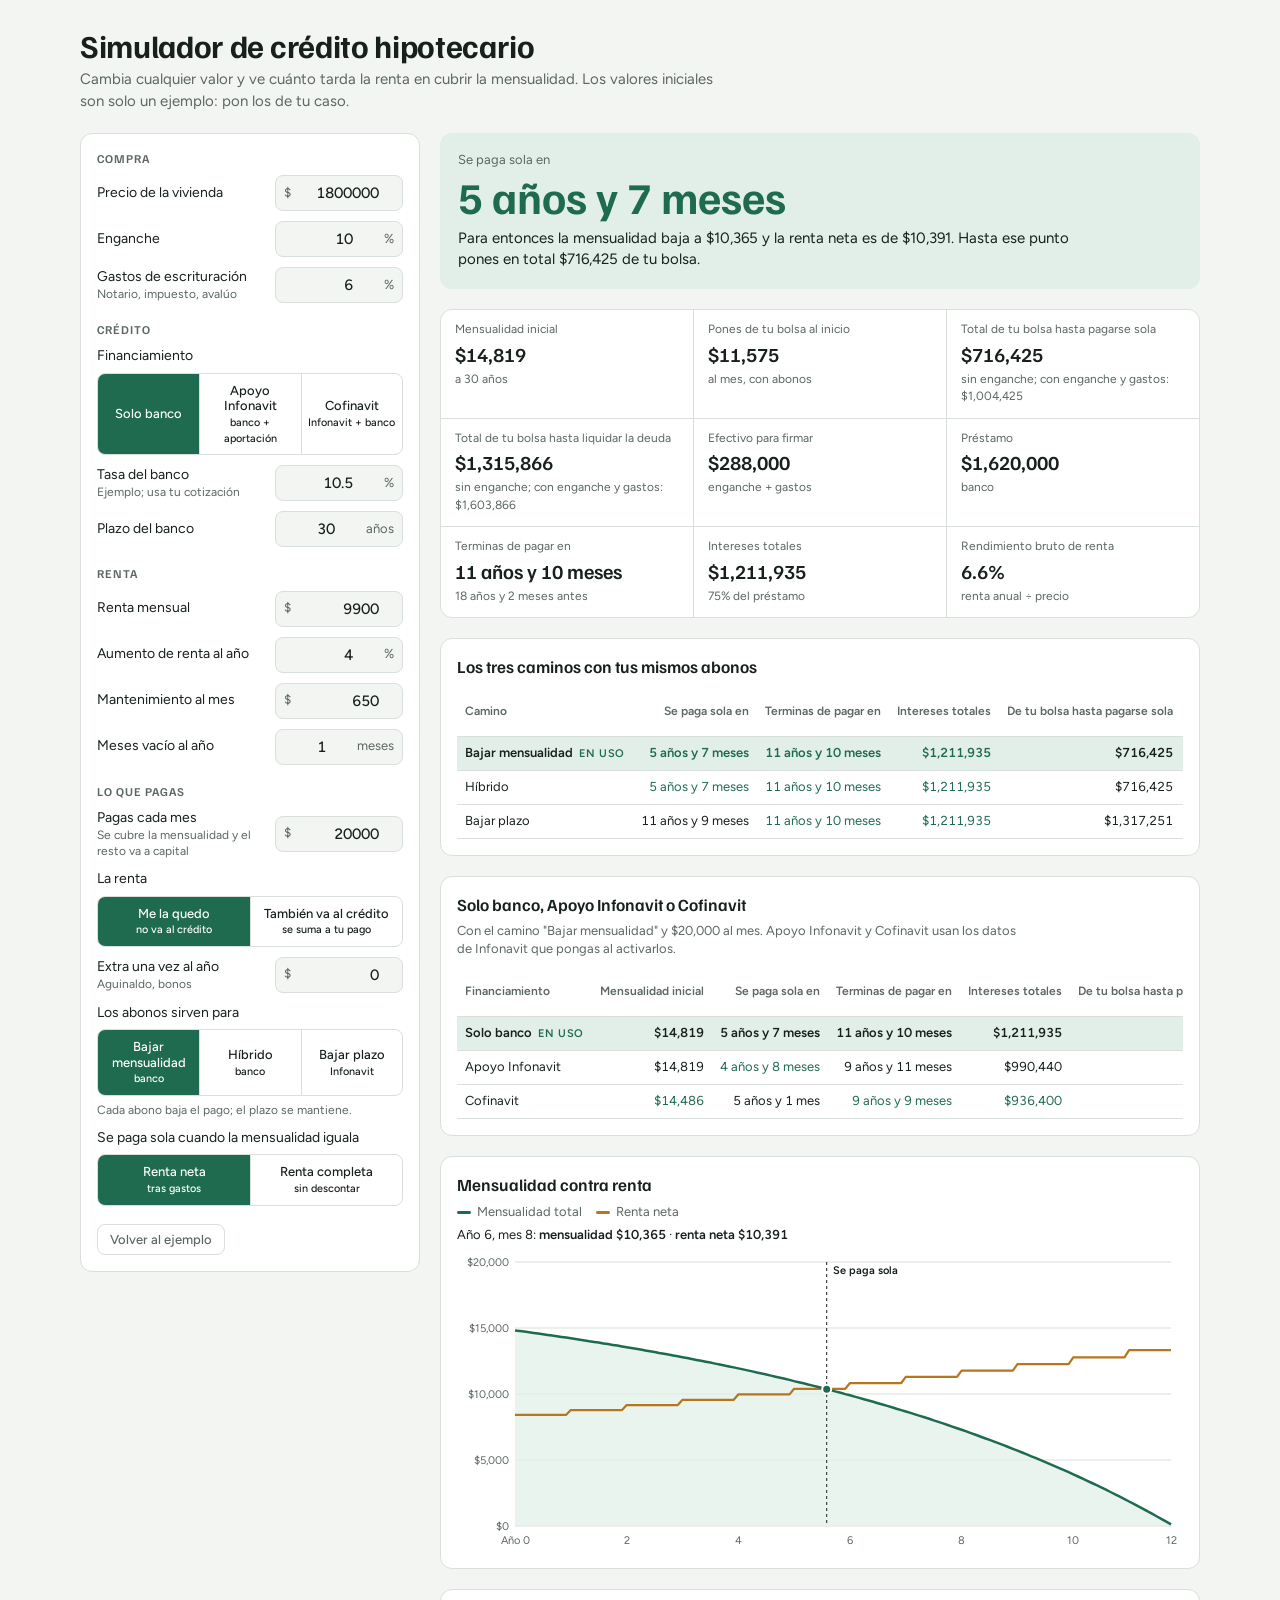
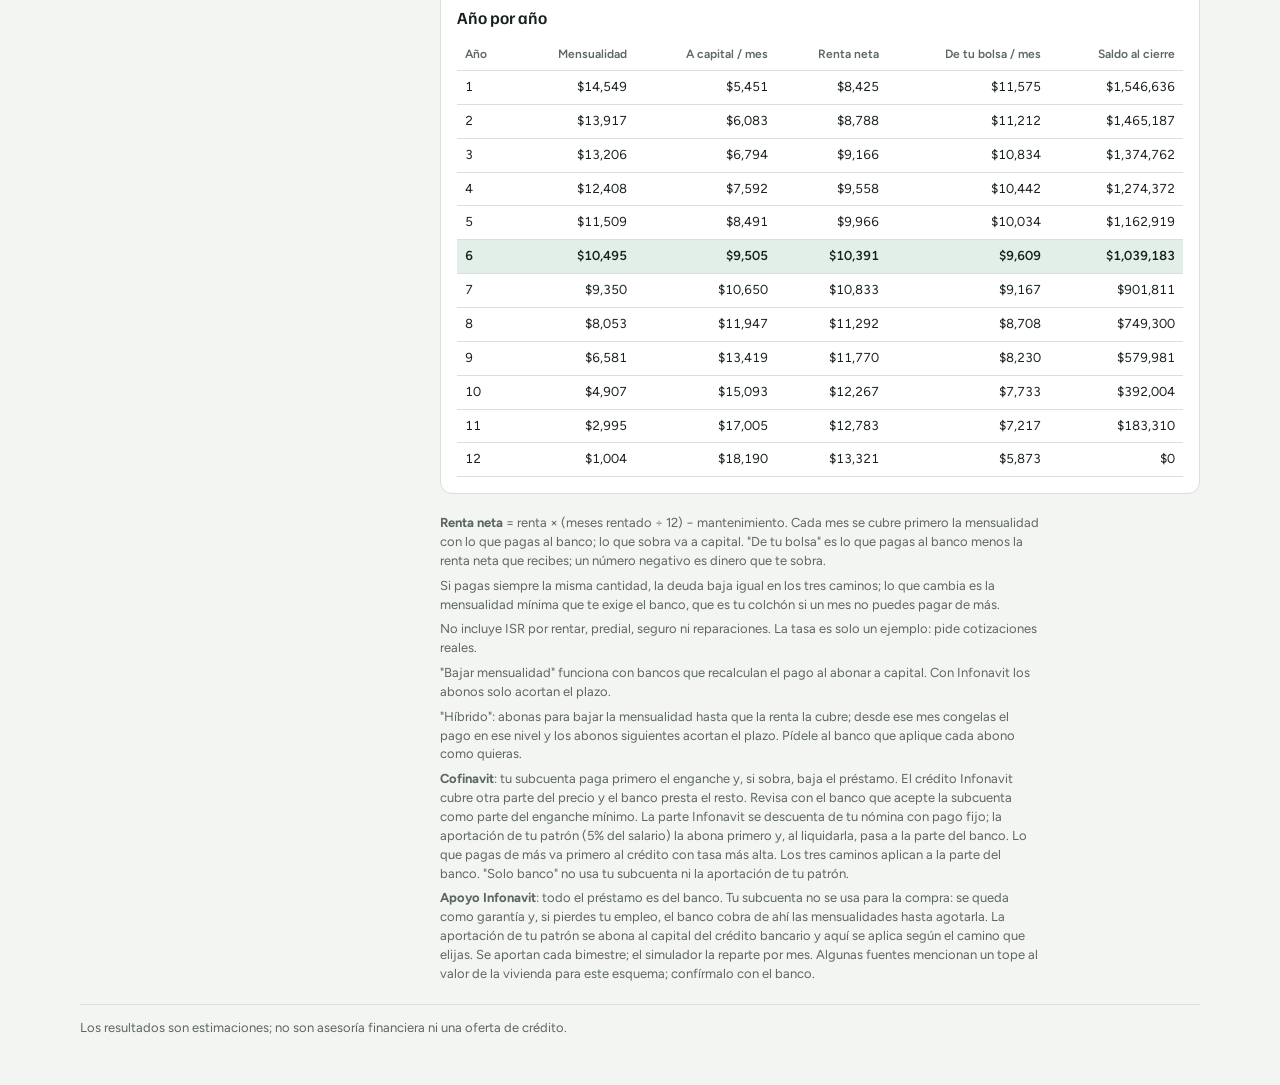
==== commit 86a71c5c: "Mejorar rendimiento y accesibilidad Las fuentes se sirven desde el repo con font-display:swap, sin d" ====
--- a/index.html
+++ b/index.html
@@ -1,14 +1,13 @@
 <!doctype html>
-<html lang="es">
+<html lang="es-MX">
 <head>
 <meta charset="utf-8">
 <meta name="viewport" content="width=device-width, initial-scale=1, viewport-fit=cover">
 <title>Simulador de crédito hipotecario</title>
-<meta name="claude:viewport-fit-sides" content="cover">
-<link rel="preconnect" href="https://fonts.googleapis.com">
-<link rel="preconnect" href="https://fonts.gstatic.com" crossorigin>
-<link rel="stylesheet" href="https://fonts.googleapis.com/css2?family=Familjen+Grotesk:wght@500;600;700&family=Figtree:wght@400;500;600&display=swap">
+<link rel="preload" href="fonts/figtree-latin.woff2" as="font" type="font/woff2" crossorigin>
 <style>
+@font-face{font-family:"Familjen Grotesk";font-style:normal;font-weight:400 700;font-display:swap;src:url(fonts/familjen-grotesk-latin.woff2) format("woff2")}
+@font-face{font-family:"Figtree";font-style:normal;font-weight:300 900;font-display:swap;src:url(fonts/figtree-latin.woff2) format("woff2")}
 /* Layout: calculadora de dos columnas (datos a la izquierda, resultados a la derecha) que se apila en celular */
 :root{
   --bg:#f3f5f2; --panel:#ffffff; --fg:#17201b; --muted:#5b6760; --line:#d9dfda;
@@ -96,6 +95,9 @@
 td.neg{color:var(--good)}
 .notes{font-size:13px;color:var(--muted);max-width:75ch;display:flex;flex-direction:column;gap:6px}
 .notes p{margin:0}
+.noscript{margin:0;padding:12px 14px;border-radius:8px;background:var(--rent-soft);font-weight:500}
+.foot{border-top:1px solid var(--line);padding-top:14px;font-size:13px;color:var(--muted)}
+.foot p{margin:0}
 @media (prefers-reduced-motion: reduce){*{transition:none!important}}
 </style>
 
@@ -107,11 +109,13 @@
     <p>Cambia cualquier valor y ve cuánto tarda la renta en cubrir la mensualidad. Los valores iniciales son solo un ejemplo: pon los de tu caso.</p>
   </header>
 
-  <div class="grid">
+  <noscript><p class="noscript">Este simulador necesita JavaScript para hacer los cálculos. Actívalo en tu navegador para usarlo.</p></noscript>
+
+  <main class="grid">
     <form class="inputs" id="form" novalidate>
       <fieldset>
         <legend>Compra</legend>
-        <div class="field"><label for="precio">Precio del depa</label><div class="inp"><span>$</span><input id="precio" type="number" inputmode="numeric" step="10000" min="0"></div></div>
+        <div class="field"><label for="precio">Precio de la vivienda</label><div class="inp"><span>$</span><input id="precio" type="number" inputmode="numeric" step="10000" min="0"></div></div>
         <div class="field"><label for="eng">Enganche<small id="eng-hint"></small></label><div class="inp"><input id="eng" type="number" inputmode="decimal" step="1" min="0" max="100"><span>%</span></div></div>
         <div class="field"><label for="gastos">Gastos de escrituración<small>Notario, impuesto, avalúo</small></label><div class="inp"><input id="gastos" type="number" inputmode="decimal" step="0.5" min="0"><span>%</span></div></div>
       </fieldset>
@@ -204,7 +208,7 @@
         <h2>Los tres caminos con tus mismos abonos</h2>
         <div class="tablebox">
           <table class="compare">
-            <thead><tr><th>Camino</th><th>Se paga sola en</th><th>Terminas de pagar en</th><th>Intereses totales</th><th>De tu bolsa hasta pagarse sola</th><th>Total de tu bolsa hasta liquidar<br><small>con enganche y gastos</small></th></tr></thead>
+            <thead><tr><th scope="col">Camino</th><th scope="col">Se paga sola en</th><th scope="col">Terminas de pagar en</th><th scope="col">Intereses totales</th><th scope="col">De tu bolsa hasta pagarse sola</th><th scope="col">Total de tu bolsa hasta liquidar<br><small>con enganche y gastos</small></th></tr></thead>
             <tbody id="cmp"></tbody>
           </table>
         </div>
@@ -215,7 +219,7 @@
         <p class="sub" id="fin-sub"></p>
         <div class="tablebox">
           <table class="compare">
-            <thead><tr><th>Financiamiento</th><th>Mensualidad inicial</th><th>Se paga sola en</th><th>Terminas de pagar en</th><th>Intereses totales</th><th>De tu bolsa hasta pagarse sola</th><th>Total de tu bolsa hasta liquidar<br><small>con enganche y gastos</small></th></tr></thead>
+            <thead><tr><th scope="col">Financiamiento</th><th scope="col">Mensualidad inicial</th><th scope="col">Se paga sola en</th><th scope="col">Terminas de pagar en</th><th scope="col">Intereses totales</th><th scope="col">De tu bolsa hasta pagarse sola</th><th scope="col">Total de tu bolsa hasta liquidar<br><small>con enganche y gastos</small></th></tr></thead>
             <tbody id="cmp-fin"></tbody>
           </table>
         </div>
@@ -232,7 +236,7 @@
         <h2>Año por año</h2>
         <div class="tablebox">
           <table>
-            <thead><tr><th>Año</th><th>Mensualidad</th><th class="only-cofi">Infonavit</th><th class="only-cofi">Banco</th><th>A capital / mes</th><th id="th-rent">Renta neta</th><th>De tu bolsa / mes</th><th>Saldo al cierre</th></tr></thead>
+            <thead><tr><th scope="col">Año</th><th scope="col">Mensualidad</th><th scope="col" class="only-cofi">Infonavit</th><th scope="col" class="only-cofi">Banco</th><th scope="col">A capital / mes</th><th scope="col" id="th-rent">Renta neta</th><th scope="col">De tu bolsa / mes</th><th scope="col">Saldo al cierre</th></tr></thead>
             <tbody id="tbody"></tbody>
           </table>
         </div>
@@ -248,7 +252,11 @@
         <p><b>Apoyo Infonavit</b>: todo el préstamo es del banco. Tu subcuenta no se usa para la compra: se queda como garantía y, si pierdes tu empleo, el banco cobra de ahí las mensualidades hasta agotarla. La aportación de tu patrón se abona al capital del crédito bancario y aquí se aplica según el camino que elijas. Se aportan cada bimestre; el simulador la reparte por mes. Algunas fuentes mencionan un tope al valor de la vivienda para este esquema; confírmalo con el banco.</p>
       </div>
     </div>
-  </div>
+  </main>
+
+  <footer class="foot">
+    <p>Los resultados son estimaciones; no son asesoría financiera ni una oferta de crédito.</p>
+  </footer>
 </div>
 
 <script>
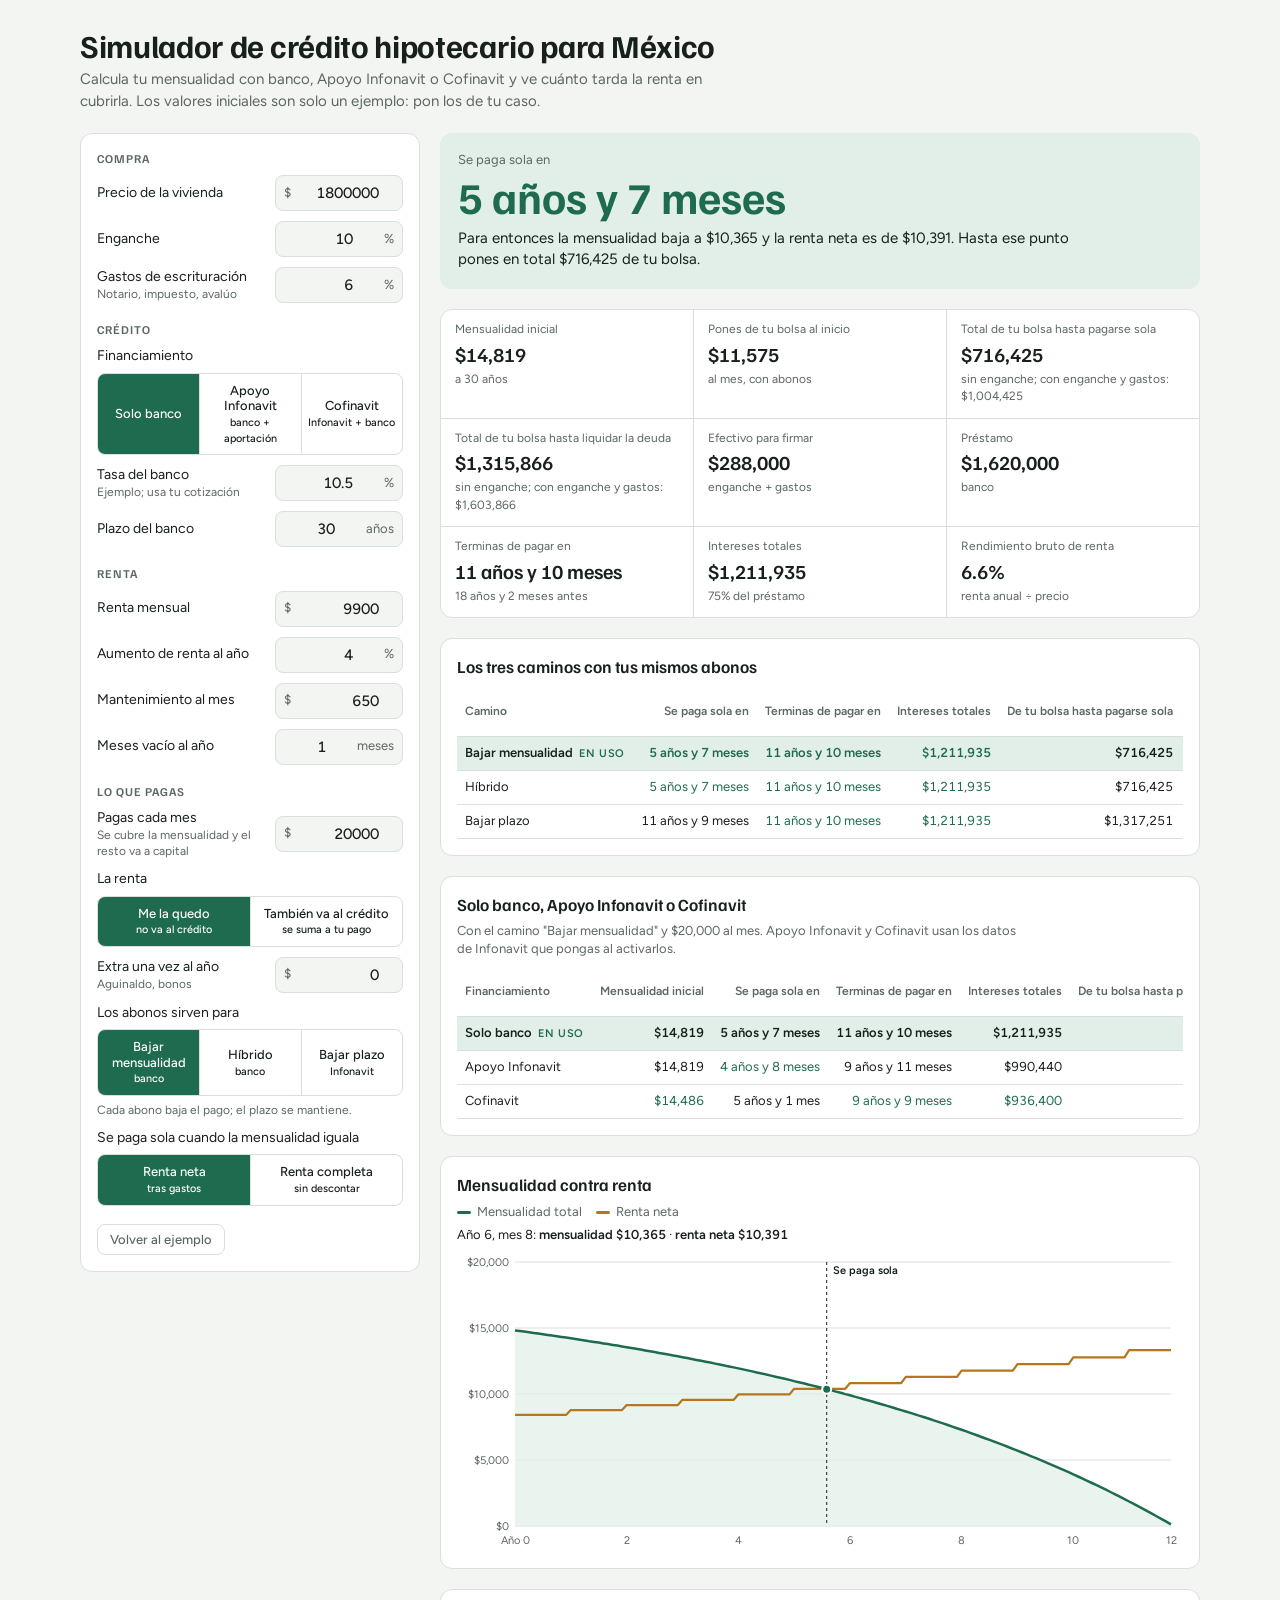
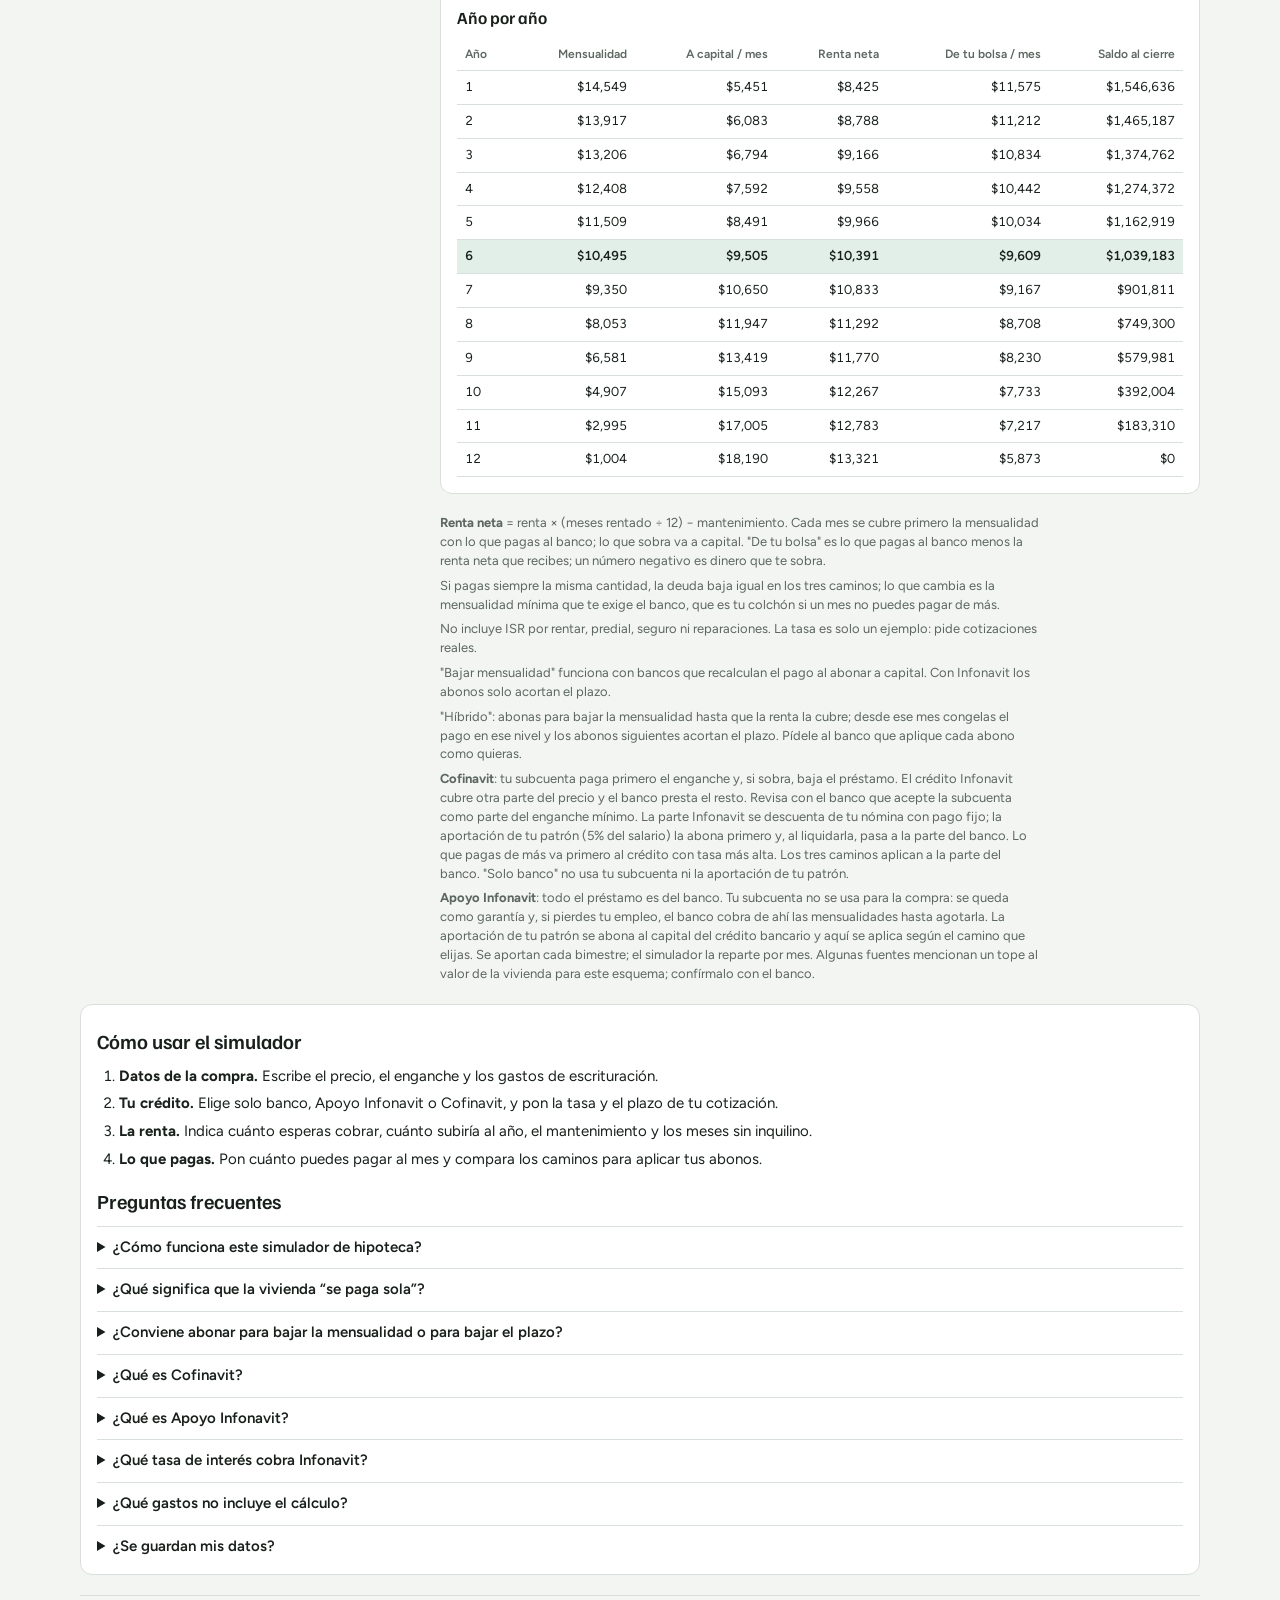
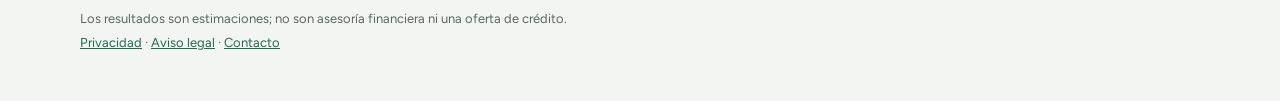
==== commit 07b0ff92: "Añadir páginas de privacidad, aviso legal y 404 Son textos base sin revisión de un abogado. El pie d" ====
--- a/index.html
+++ b/index.html
@@ -3,8 +3,121 @@
 <head>
 <meta charset="utf-8">
 <meta name="viewport" content="width=device-width, initial-scale=1, viewport-fit=cover">
-<title>Simulador de crédito hipotecario</title>
+<title>Simulador de crédito hipotecario en México | Infonavit y renta</title>
+<meta name="description" content="Calcula gratis tu mensualidad con banco, Apoyo Infonavit o Cofinavit, compara abonos a capital y ve en cuánto tiempo la renta cubre tu hipoteca.">
+<link rel="canonical" href="https://hipoteca.josueveloper.com/">
+<meta property="og:type" content="website">
+<meta property="og:locale" content="es_MX">
+<meta property="og:site_name" content="Simulador de crédito hipotecario">
+<meta property="og:title" content="Simulador de crédito hipotecario en México | Infonavit y renta">
+<meta property="og:description" content="Calcula gratis tu mensualidad con banco, Apoyo Infonavit o Cofinavit, compara abonos a capital y ve en cuánto tiempo la renta cubre tu hipoteca.">
+<meta property="og:url" content="https://hipoteca.josueveloper.com/">
+<meta property="og:image" content="https://hipoteca.josueveloper.com/og-image.png">
+<meta property="og:image:width" content="1200">
+<meta property="og:image:height" content="630">
+<meta property="og:image:alt" content="Simulador de crédito hipotecario para México: mensualidad y renta">
+<meta name="twitter:card" content="summary_large_image">
+<meta name="twitter:title" content="Simulador de crédito hipotecario en México | Infonavit y renta">
+<meta name="twitter:description" content="Calcula gratis tu mensualidad con banco, Apoyo Infonavit o Cofinavit, compara abonos a capital y ve en cuánto tiempo la renta cubre tu hipoteca.">
+<meta name="twitter:image" content="https://hipoteca.josueveloper.com/og-image.png">
+<script type="application/ld+json">
+[
+ {
+  "@context": "https://schema.org",
+  "@type": "WebApplication",
+  "name": "Simulador de crédito hipotecario para México",
+  "url": "https://hipoteca.josueveloper.com/",
+  "description": "Calcula gratis tu mensualidad con banco, Apoyo Infonavit o Cofinavit, compara abonos a capital y ve en cuánto tiempo la renta cubre tu hipoteca.",
+  "applicationCategory": "FinanceApplication",
+  "operatingSystem": "Cualquiera con navegador web",
+  "inLanguage": "es-MX",
+  "isAccessibleForFree": true,
+  "offers": {
+   "@type": "Offer",
+   "price": "0",
+   "priceCurrency": "MXN"
+  }
+ },
+ {
+  "@context": "https://schema.org",
+  "@type": "FAQPage",
+  "inLanguage": "es-MX",
+  "mainEntity": [
+   {
+    "@type": "Question",
+    "name": "¿Cómo funciona este simulador de hipoteca?",
+    "acceptedAnswer": {
+     "@type": "Answer",
+     "text": "Pones el precio de la vivienda, el enganche, la tasa, el plazo, la renta esperada y lo que pagarías cada mes. El simulador calcula el crédito mes por mes y te muestra la mensualidad, los intereses, el saldo y lo que pondrías de tu bolsa. Los resultados son estimaciones: para decidir, pide cotizaciones reales."
+    }
+   },
+   {
+    "@type": "Question",
+    "name": "¿Qué significa que la vivienda “se paga sola”?",
+    "acceptedAnswer": {
+     "@type": "Answer",
+     "text": "Es el momento en que la renta cubre la mensualidad del crédito. Puedes compararla con la renta neta (descontando mantenimiento y meses vacío) o con la renta completa. Abonar a capital puede adelantar ese momento si tu banco recalcula la mensualidad."
+    }
+   },
+   {
+    "@type": "Question",
+    "name": "¿Conviene abonar para bajar la mensualidad o para bajar el plazo?",
+    "acceptedAnswer": {
+     "@type": "Answer",
+     "text": "Depende de tu caso y de lo que permita tu crédito. Si pagas siempre la misma cantidad, la deuda baja igual en los dos casos; lo que cambia es la mensualidad mínima que te exige el banco. Bajarla te deja más colchón si un mes no puedes pagar de más. El simulador compara también un camino híbrido."
+    }
+   },
+   {
+    "@type": "Question",
+    "name": "¿Qué es Cofinavit?",
+    "acceptedAnswer": {
+     "@type": "Answer",
+     "text": "Es un crédito para comprar vivienda que combina un préstamo de Infonavit con uno de un banco. Tu subcuenta de vivienda puede aplicarse a la compra, por ejemplo al enganche. Las condiciones y los montos dependen de tu precalificación y del banco."
+    }
+   },
+   {
+    "@type": "Question",
+    "name": "¿Qué es Apoyo Infonavit?",
+    "acceptedAnswer": {
+     "@type": "Answer",
+     "text": "Es un crédito del banco en el que tu subcuenta de vivienda queda como garantía: puede cubrir mensualidades si dejas de trabajar para un patrón. Las aportaciones de tu patrón, del 5% de tu salario, se aplican al crédito. Pregúntale a tu banco si reducen la mensualidad o el plazo."
+    }
+   },
+   {
+    "@type": "Question",
+    "name": "¿Qué tasa de interés cobra Infonavit?",
+    "acceptedAnswer": {
+     "@type": "Answer",
+     "text": "La tasa de los créditos de Infonavit para comprar vivienda es fija y, según la tabla publicada para 2026, va de 3.69% a 10.45% anual de acuerdo con tu salario. En los créditos combinados con un banco la tasa de cada parte puede ser distinta. Confirma la tuya en Mi Cuenta Infonavit."
+    }
+   },
+   {
+    "@type": "Question",
+    "name": "¿Qué gastos no incluye el cálculo?",
+    "acceptedAnswer": {
+     "@type": "Answer",
+     "text": "No incluye ISR por rentar, predial, seguros ni reparaciones. Los gastos de escrituración se calculan con el porcentaje que tú pongas, y la mensualidad no incluye comisiones ni seguros del banco."
+    }
+   },
+   {
+    "@type": "Question",
+    "name": "¿Se guardan mis datos?",
+    "acceptedAnswer": {
+     "@type": "Answer",
+     "text": "Los valores que escribes se guardan solo en tu navegador para que no los pierdas al volver. No hay cuentas y esos datos no se envían a ningún servidor."
+    }
+   }
+  ]
+ }
+]
+</script>
 <link rel="preload" href="fonts/figtree-latin.woff2" as="font" type="font/woff2" crossorigin>
+<link rel="icon" href="favicon.svg" type="image/svg+xml">
+<link rel="icon" href="favicon-32.png" type="image/png" sizes="32x32">
+<link rel="apple-touch-icon" href="apple-touch-icon.png">
+<link rel="manifest" href="manifest.webmanifest">
+<meta name="theme-color" content="#f3f5f2" media="(prefers-color-scheme: light)">
+<meta name="theme-color" content="#111613" media="(prefers-color-scheme: dark)">
 <style>
 @font-face{font-family:"Familjen Grotesk";font-style:normal;font-weight:400 700;font-display:swap;src:url(fonts/familjen-grotesk-latin.woff2) format("woff2")}
 @font-face{font-family:"Figtree";font-style:normal;font-weight:300 900;font-display:swap;src:url(fonts/figtree-latin.woff2) format("woff2")}
@@ -96,8 +209,18 @@
 .notes{font-size:13px;color:var(--muted);max-width:75ch;display:flex;flex-direction:column;gap:6px}
 .notes p{margin:0}
 .noscript{margin:0;padding:12px 14px;border-radius:8px;background:var(--rent-soft);font-weight:500}
+.guide{background:var(--panel);border:1px solid var(--line);border-radius:12px;padding:16px;display:flex;flex-direction:column;gap:10px}
+.guide h2{font-family:var(--f-display);font-weight:600;font-size:20px;margin:6px 0 0}
+.guide ol{margin:0;padding-left:22px;max-width:75ch;display:flex;flex-direction:column;gap:6px}
+.faq details{border-top:1px solid var(--line);padding:10px 0}
+.faq details:last-child{padding-bottom:0}
+.faq summary{cursor:pointer;font-weight:600}
+.faq summary:focus-visible{outline:2px solid var(--accent);outline-offset:2px;border-radius:4px}
+.faq p{margin:8px 0 0;color:var(--muted);max-width:75ch}
 .foot{border-top:1px solid var(--line);padding-top:14px;font-size:13px;color:var(--muted)}
 .foot p{margin:0}
+.foot nav{margin-top:6px}
+.foot a{color:var(--accent)}
 @media (prefers-reduced-motion: reduce){*{transition:none!important}}
 </style>
 
@@ -105,8 +228,8 @@
 <body>
 <div class="wrap">
   <header>
-    <h1>Simulador de crédito hipotecario</h1>
-    <p>Cambia cualquier valor y ve cuánto tarda la renta en cubrir la mensualidad. Los valores iniciales son solo un ejemplo: pon los de tu caso.</p>
+    <h1>Simulador de crédito hipotecario para México</h1>
+    <p>Calcula tu mensualidad con banco, Apoyo Infonavit o Cofinavit y ve cuánto tarda la renta en cubrirla. Los valores iniciales son solo un ejemplo: pon los de tu caso.</p>
   </header>
 
   <noscript><p class="noscript">Este simulador necesita JavaScript para hacer los cálculos. Actívalo en tu navegador para usarlo.</p></noscript>
@@ -134,7 +257,7 @@
         <div class="cofi-box" id="cofi-fields">
           <div class="field"><label for="subcuenta">Subcuenta de vivienda<small id="sub-hint">Tu ahorro en Infonavit; se aplica a la compra</small></label><div class="inp"><span>$</span><input id="subcuenta" type="number" inputmode="numeric" step="5000" min="0"></div></div>
           <div class="field only-cofi"><label for="infMonto">Crédito Infonavit<small>El de tu precalificación</small></label><div class="inp"><span>$</span><input id="infMonto" type="number" inputmode="numeric" step="10000" min="0"></div></div>
-          <div class="field only-cofi"><label for="infTasa">Tasa Infonavit<small>Fija; 3.69% a 10.45% según tu salario</small></label><div class="inp"><input id="infTasa" type="number" inputmode="decimal" step="0.01" min="0"><span>%</span></div></div>
+          <div class="field only-cofi"><label for="infTasa">Tasa Infonavit<small>Fija; hasta 10.45%, según salario y producto</small></label><div class="inp"><input id="infTasa" type="number" inputmode="decimal" step="0.01" min="0"><span>%</span></div></div>
           <div class="field only-cofi"><label for="infPlazo">Plazo Infonavit</label><div class="inp"><input id="infPlazo" type="number" inputmode="numeric" step="1" min="1" max="30"><span>años</span></div></div>
           <div class="field"><label for="aport">Aportación de tu patrón<small>5% de tu salario; va a capital</small></label><div class="inp"><span>$</span><input id="aport" type="number" inputmode="numeric" step="100" min="0"></div></div>
           <div>
@@ -254,8 +377,30 @@
     </div>
   </main>
 
+  <section class="guide" aria-labelledby="guia-t">
+    <h2 id="guia-t">Cómo usar el simulador</h2>
+    <ol>
+      <li><b>Datos de la compra.</b> Escribe el precio, el enganche y los gastos de escrituración.</li>
+      <li><b>Tu crédito.</b> Elige solo banco, Apoyo Infonavit o Cofinavit, y pon la tasa y el plazo de tu cotización.</li>
+      <li><b>La renta.</b> Indica cuánto esperas cobrar, cuánto subiría al año, el mantenimiento y los meses sin inquilino.</li>
+      <li><b>Lo que pagas.</b> Pon cuánto puedes pagar al mes y compara los caminos para aplicar tus abonos.</li>
+    </ol>
+    <h2>Preguntas frecuentes</h2>
+    <div class="faq">
+      <details><summary>¿Cómo funciona este simulador de hipoteca?</summary><p>Pones el precio de la vivienda, el enganche, la tasa, el plazo, la renta esperada y lo que pagarías cada mes. El simulador calcula el crédito mes por mes y te muestra la mensualidad, los intereses, el saldo y lo que pondrías de tu bolsa. Los resultados son estimaciones: para decidir, pide cotizaciones reales.</p></details>
+      <details><summary>¿Qué significa que la vivienda “se paga sola”?</summary><p>Es el momento en que la renta cubre la mensualidad del crédito. Puedes compararla con la renta neta (descontando mantenimiento y meses vacío) o con la renta completa. Abonar a capital puede adelantar ese momento si tu banco recalcula la mensualidad.</p></details>
+      <details><summary>¿Conviene abonar para bajar la mensualidad o para bajar el plazo?</summary><p>Depende de tu caso y de lo que permita tu crédito. Si pagas siempre la misma cantidad, la deuda baja igual en los dos casos; lo que cambia es la mensualidad mínima que te exige el banco. Bajarla te deja más colchón si un mes no puedes pagar de más. El simulador compara también un camino híbrido.</p></details>
+      <details><summary>¿Qué es Cofinavit?</summary><p>Es un crédito para comprar vivienda que combina un préstamo de Infonavit con uno de un banco. Tu subcuenta de vivienda puede aplicarse a la compra, por ejemplo al enganche. Las condiciones y los montos dependen de tu precalificación y del banco.</p></details>
+      <details><summary>¿Qué es Apoyo Infonavit?</summary><p>Es un crédito del banco en el que tu subcuenta de vivienda queda como garantía: puede cubrir mensualidades si dejas de trabajar para un patrón. Las aportaciones de tu patrón, del 5% de tu salario, se aplican al crédito. Pregúntale a tu banco si reducen la mensualidad o el plazo.</p></details>
+      <details><summary>¿Qué tasa de interés cobra Infonavit?</summary><p>La tasa de los créditos de Infonavit para comprar vivienda es fija y, según la tabla publicada para 2026, va de 3.69% a 10.45% anual de acuerdo con tu salario. En los créditos combinados con un banco la tasa de cada parte puede ser distinta. Confirma la tuya en Mi Cuenta Infonavit.</p></details>
+      <details><summary>¿Qué gastos no incluye el cálculo?</summary><p>No incluye ISR por rentar, predial, seguros ni reparaciones. Los gastos de escrituración se calculan con el porcentaje que tú pongas, y la mensualidad no incluye comisiones ni seguros del banco.</p></details>
+      <details><summary>¿Se guardan mis datos?</summary><p>Los valores que escribes se guardan solo en tu navegador para que no los pierdas al volver. No hay cuentas y esos datos no se envían a ningún servidor.</p></details>
+    </div>
+  </section>
+
   <footer class="foot">
     <p>Los resultados son estimaciones; no son asesoría financiera ni una oferta de crédito.</p>
+    <nav aria-label="Información legal"><a href="privacidad.html">Privacidad</a> · <a href="aviso-legal.html">Aviso legal</a> · <a href="https://github.com/josueveloper/simulador-hipoteca/issues" rel="noopener">Contacto</a></nav>
   </footer>
 </div>
 
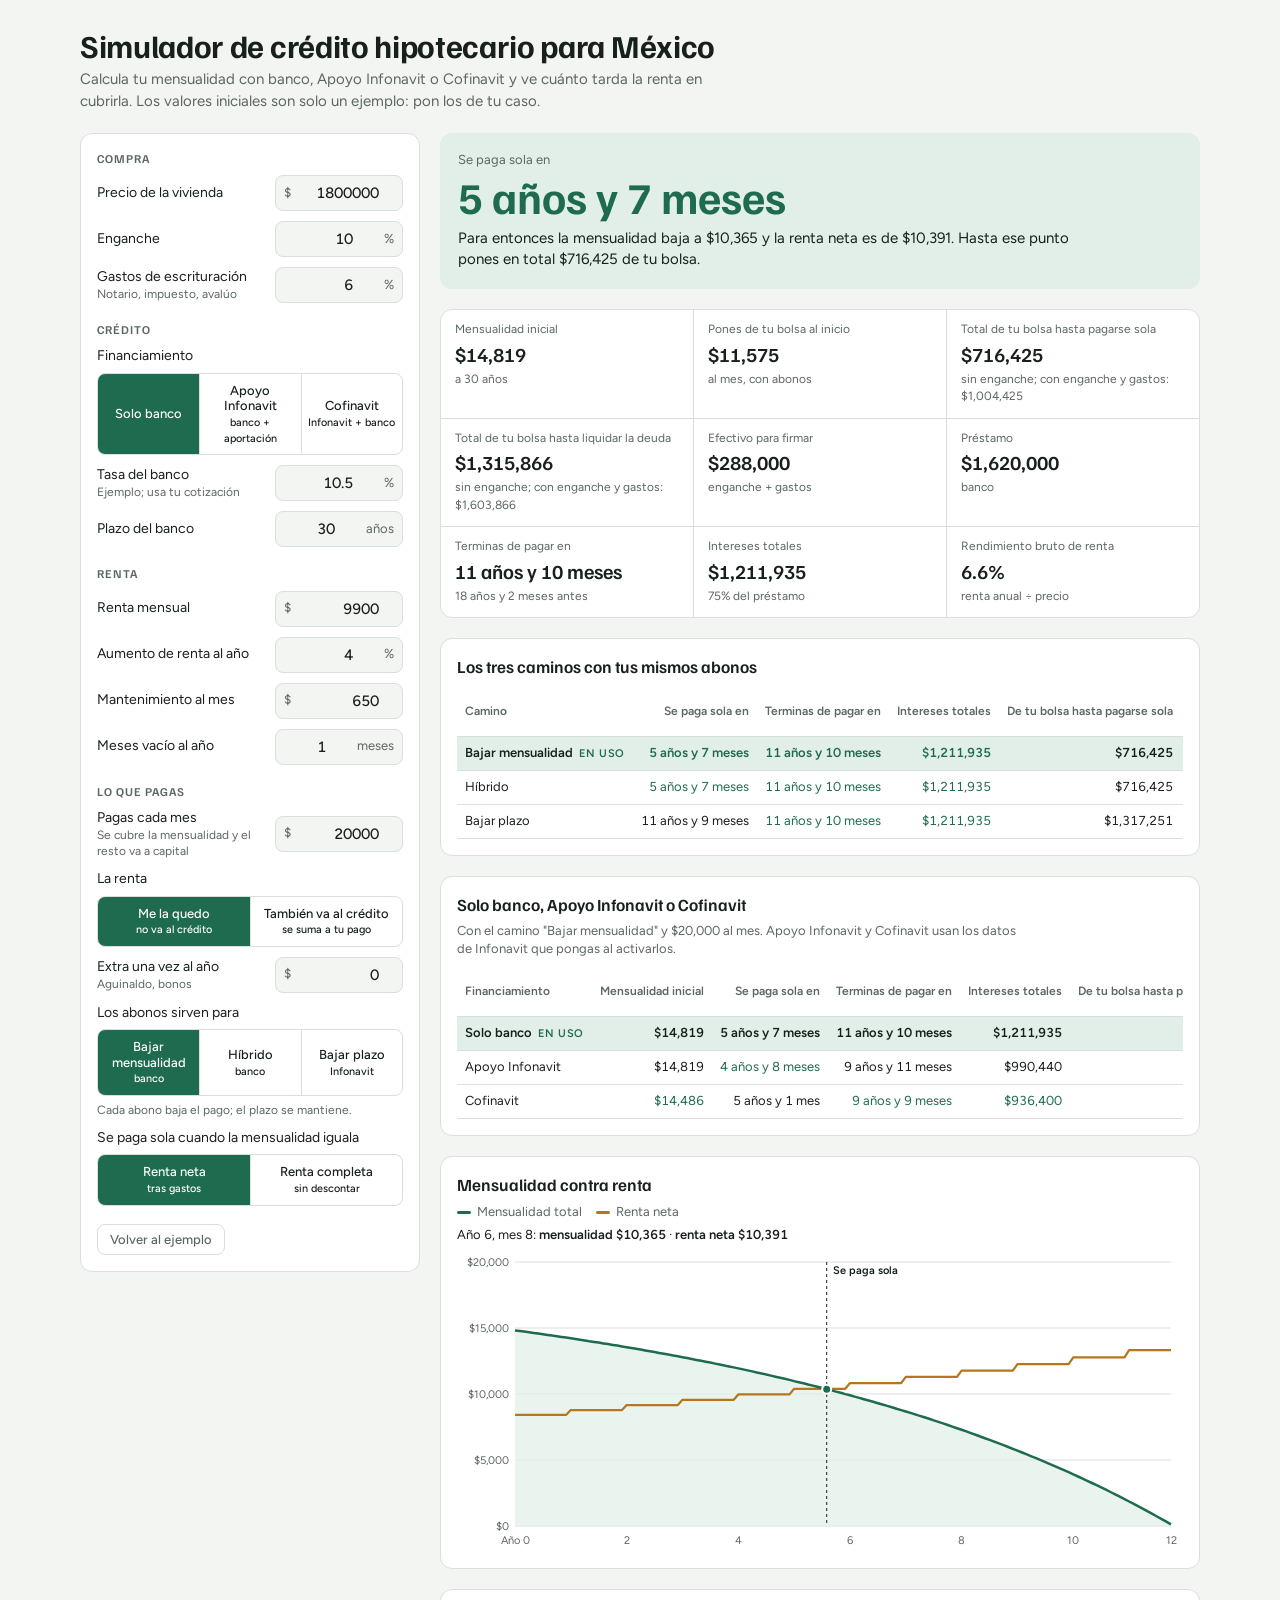
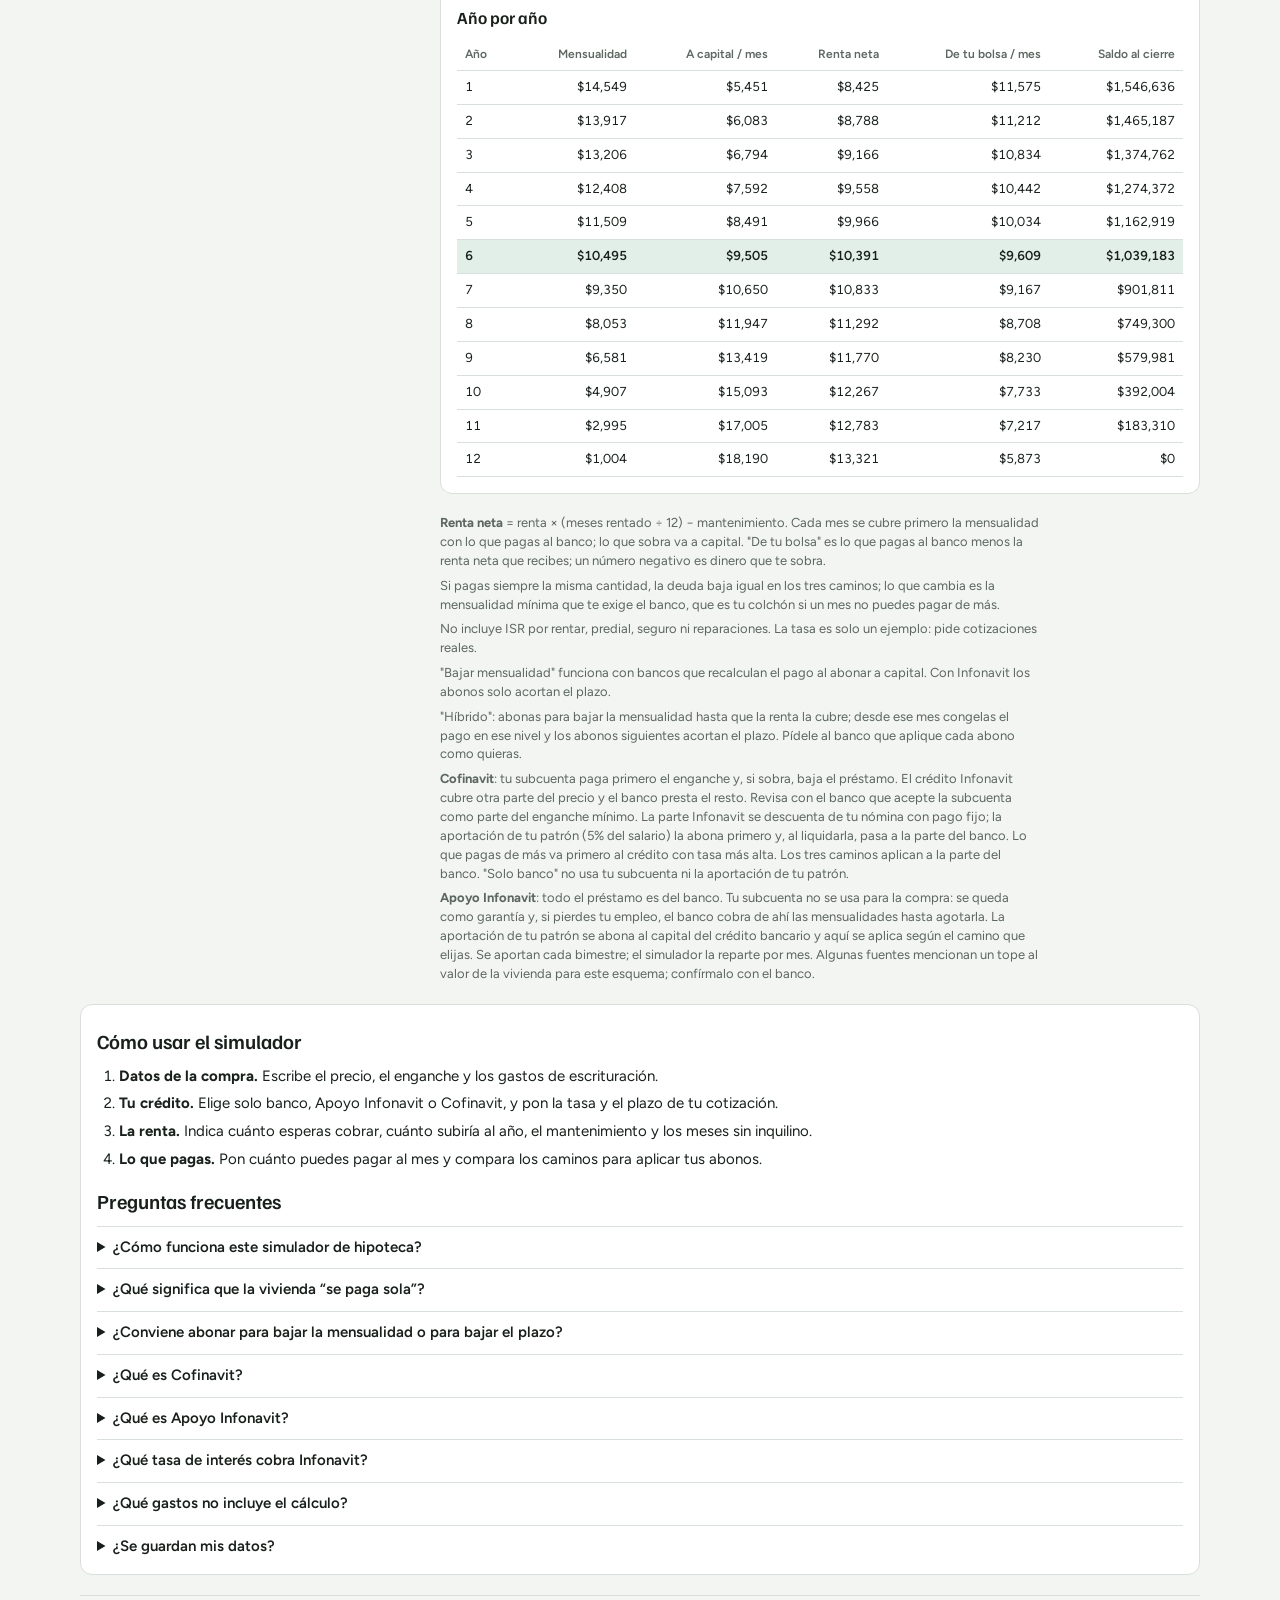
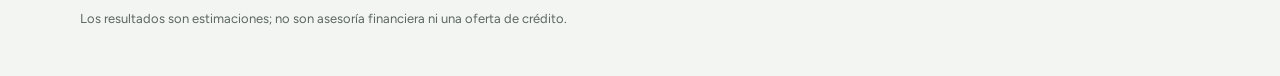
==== commit 51bfa4a9: "Optimizar para buscadores en México Se añaden título y descripción orientados a búsquedas en México," ====
--- a/index.html
+++ b/index.html
@@ -219,8 +219,6 @@
 .faq p{margin:8px 0 0;color:var(--muted);max-width:75ch}
 .foot{border-top:1px solid var(--line);padding-top:14px;font-size:13px;color:var(--muted)}
 .foot p{margin:0}
-.foot nav{margin-top:6px}
-.foot a{color:var(--accent)}
 @media (prefers-reduced-motion: reduce){*{transition:none!important}}
 </style>
 
@@ -400,7 +398,6 @@
 
   <footer class="foot">
     <p>Los resultados son estimaciones; no son asesoría financiera ni una oferta de crédito.</p>
-    <nav aria-label="Información legal"><a href="privacidad.html">Privacidad</a> · <a href="aviso-legal.html">Aviso legal</a> · <a href="https://github.com/josueveloper/simulador-hipoteca/issues" rel="noopener">Contacto</a></nav>
   </footer>
 </div>
 
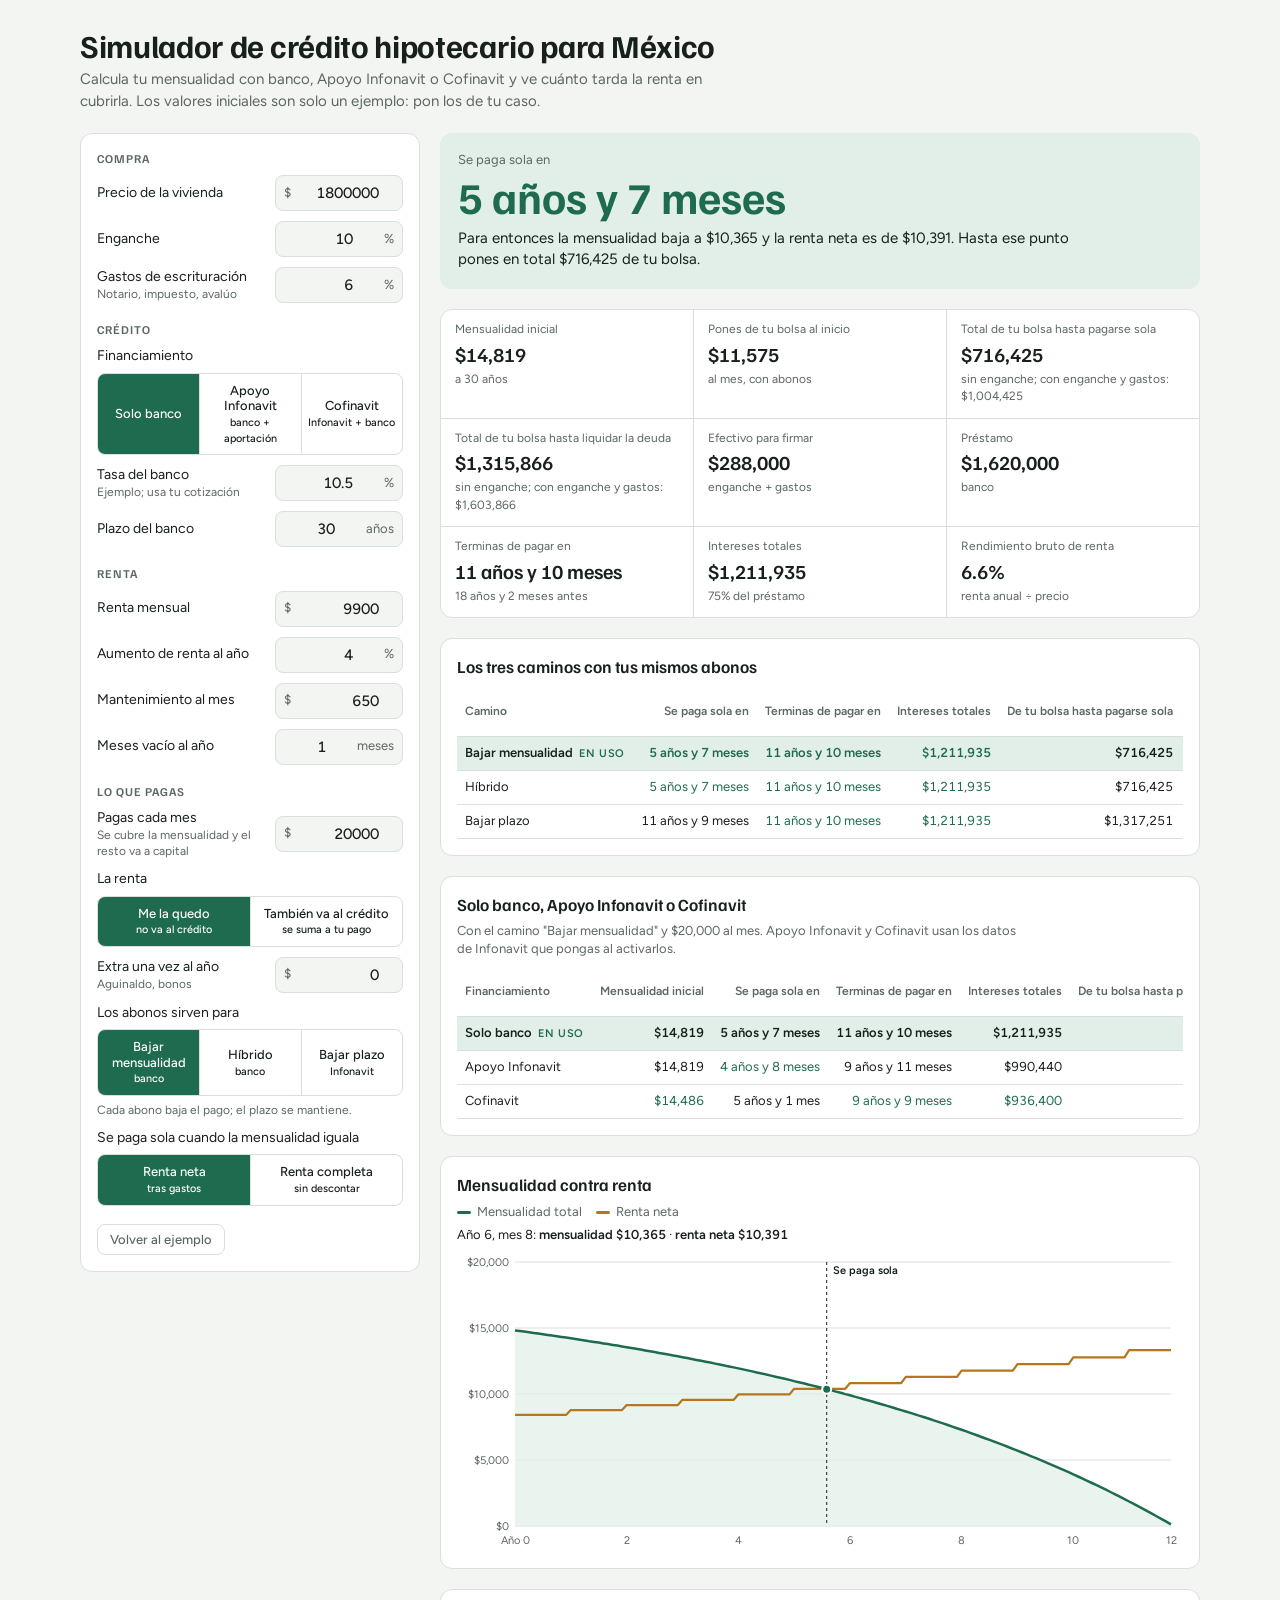
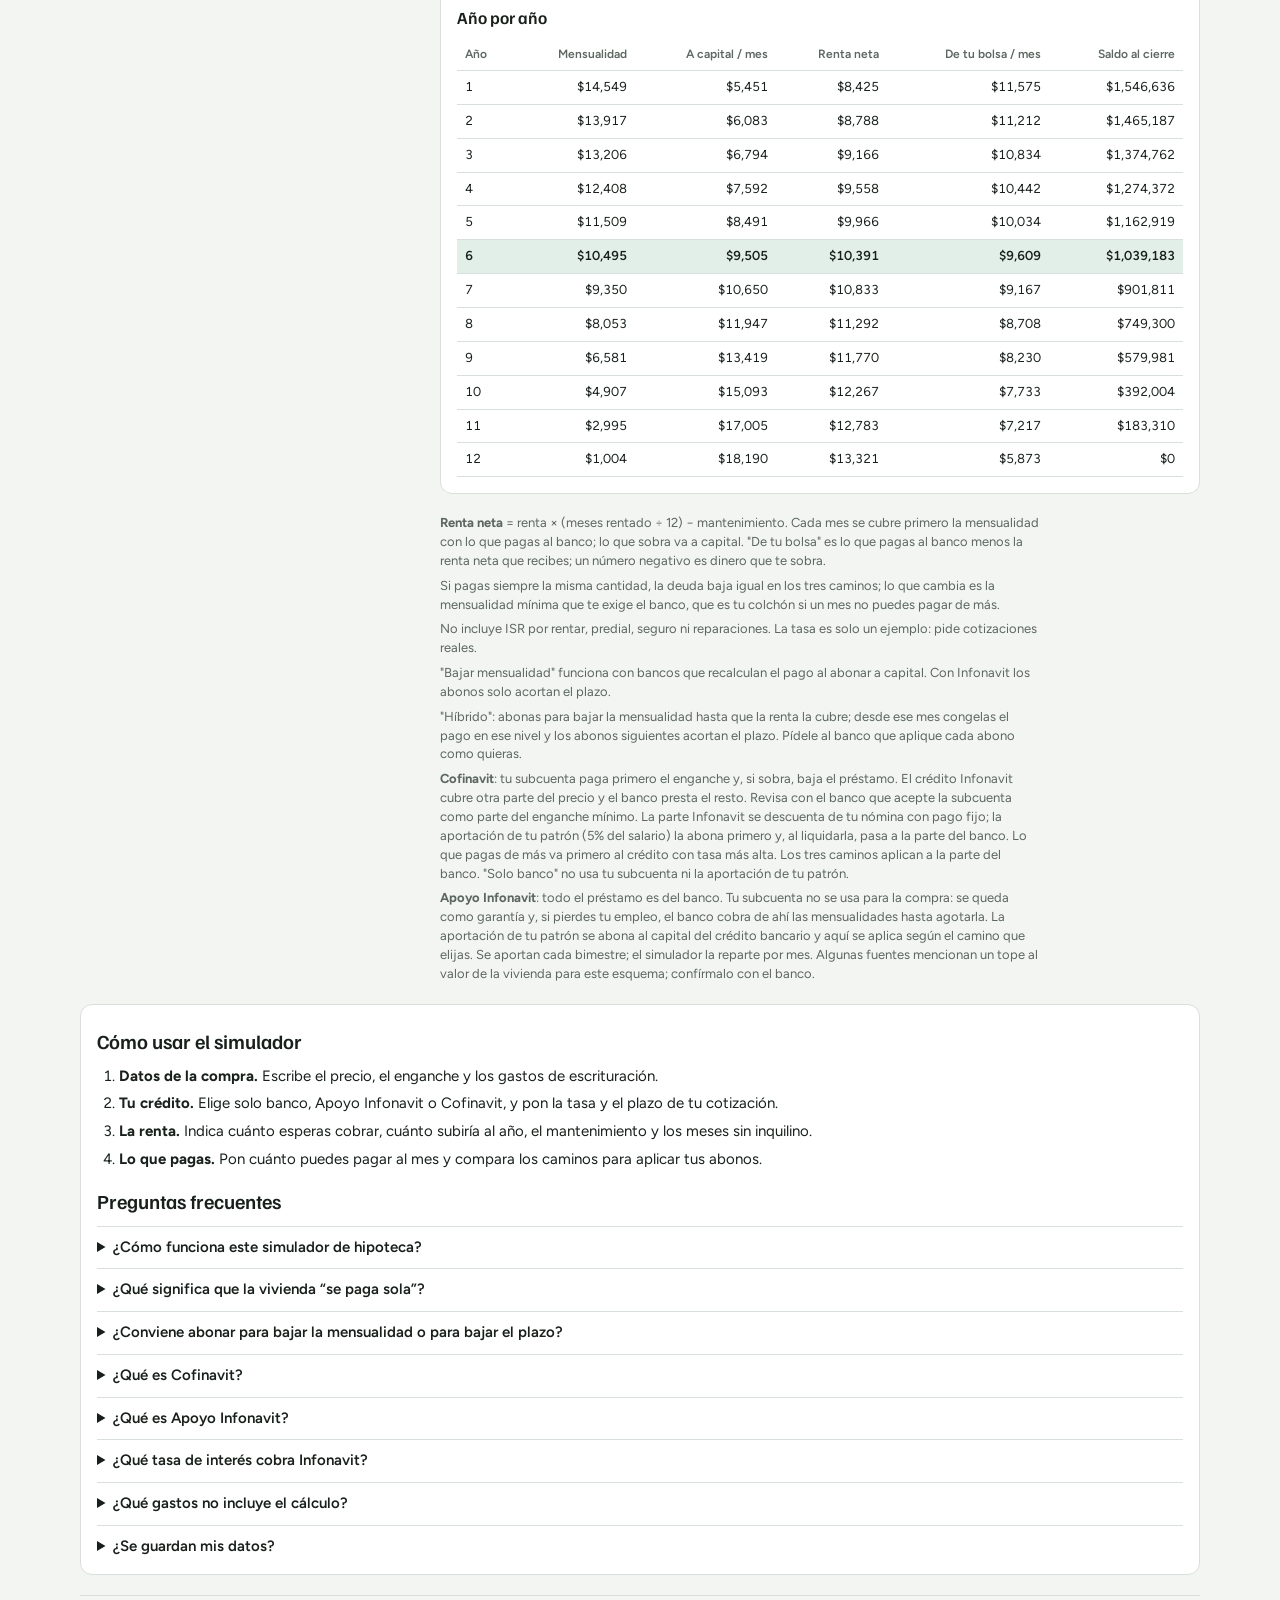
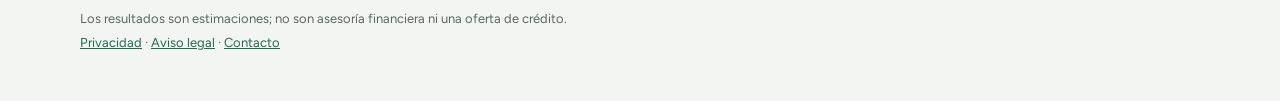
==== commit eca24552: "Cambiar el dominio a sepagasola.com Actualiza CNAME, canonical, Open Graph, Twitter Card, JSON-LD, r" ====
--- a/index.html
+++ b/index.html
@@ -5,28 +5,28 @@
 <meta name="viewport" content="width=device-width, initial-scale=1, viewport-fit=cover">
 <title>Simulador de crédito hipotecario en México | Infonavit y renta</title>
 <meta name="description" content="Calcula gratis tu mensualidad con banco, Apoyo Infonavit o Cofinavit, compara abonos a capital y ve en cuánto tiempo la renta cubre tu hipoteca.">
-<link rel="canonical" href="https://hipoteca.josueveloper.com/">
+<link rel="canonical" href="https://sepagasola.com/">
 <meta property="og:type" content="website">
 <meta property="og:locale" content="es_MX">
 <meta property="og:site_name" content="Simulador de crédito hipotecario">
 <meta property="og:title" content="Simulador de crédito hipotecario en México | Infonavit y renta">
 <meta property="og:description" content="Calcula gratis tu mensualidad con banco, Apoyo Infonavit o Cofinavit, compara abonos a capital y ve en cuánto tiempo la renta cubre tu hipoteca.">
-<meta property="og:url" content="https://hipoteca.josueveloper.com/">
-<meta property="og:image" content="https://hipoteca.josueveloper.com/og-image.png">
+<meta property="og:url" content="https://sepagasola.com/">
+<meta property="og:image" content="https://sepagasola.com/og-image.png">
 <meta property="og:image:width" content="1200">
 <meta property="og:image:height" content="630">
 <meta property="og:image:alt" content="Simulador de crédito hipotecario para México: mensualidad y renta">
 <meta name="twitter:card" content="summary_large_image">
 <meta name="twitter:title" content="Simulador de crédito hipotecario en México | Infonavit y renta">
 <meta name="twitter:description" content="Calcula gratis tu mensualidad con banco, Apoyo Infonavit o Cofinavit, compara abonos a capital y ve en cuánto tiempo la renta cubre tu hipoteca.">
-<meta name="twitter:image" content="https://hipoteca.josueveloper.com/og-image.png">
+<meta name="twitter:image" content="https://sepagasola.com/og-image.png">
 <script type="application/ld+json">
 [
  {
   "@context": "https://schema.org",
   "@type": "WebApplication",
   "name": "Simulador de crédito hipotecario para México",
-  "url": "https://hipoteca.josueveloper.com/",
+  "url": "https://sepagasola.com/",
   "description": "Calcula gratis tu mensualidad con banco, Apoyo Infonavit o Cofinavit, compara abonos a capital y ve en cuánto tiempo la renta cubre tu hipoteca.",
   "applicationCategory": "FinanceApplication",
   "operatingSystem": "Cualquiera con navegador web",
@@ -219,6 +219,8 @@
 .faq p{margin:8px 0 0;color:var(--muted);max-width:75ch}
 .foot{border-top:1px solid var(--line);padding-top:14px;font-size:13px;color:var(--muted)}
 .foot p{margin:0}
+.foot nav{margin-top:6px}
+.foot a{color:var(--accent)}
 @media (prefers-reduced-motion: reduce){*{transition:none!important}}
 </style>
 
@@ -398,6 +400,7 @@
 
   <footer class="foot">
     <p>Los resultados son estimaciones; no son asesoría financiera ni una oferta de crédito.</p>
+    <nav aria-label="Información legal"><a href="privacidad.html">Privacidad</a> · <a href="aviso-legal.html">Aviso legal</a> · <a href="https://github.com/josueveloper/simulador-hipoteca/issues" rel="noopener">Contacto</a></nav>
   </footer>
 </div>
 
